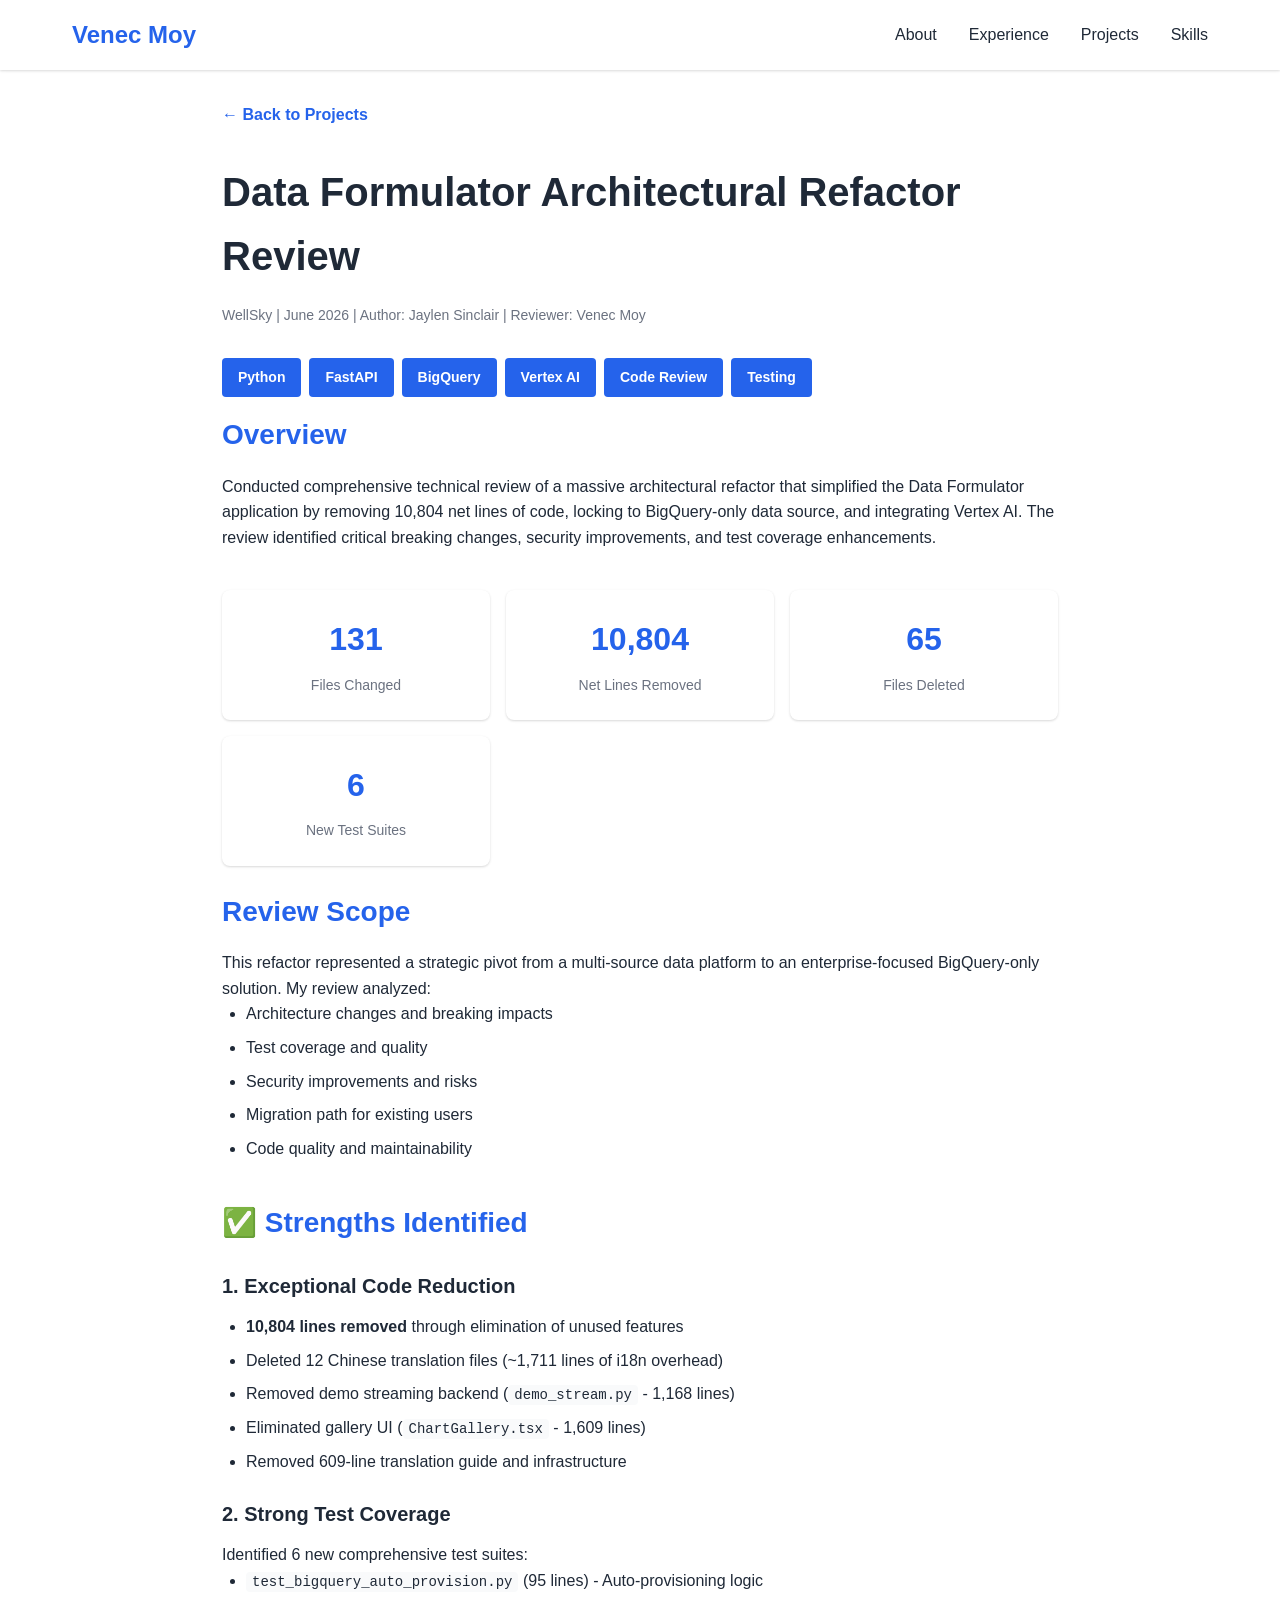
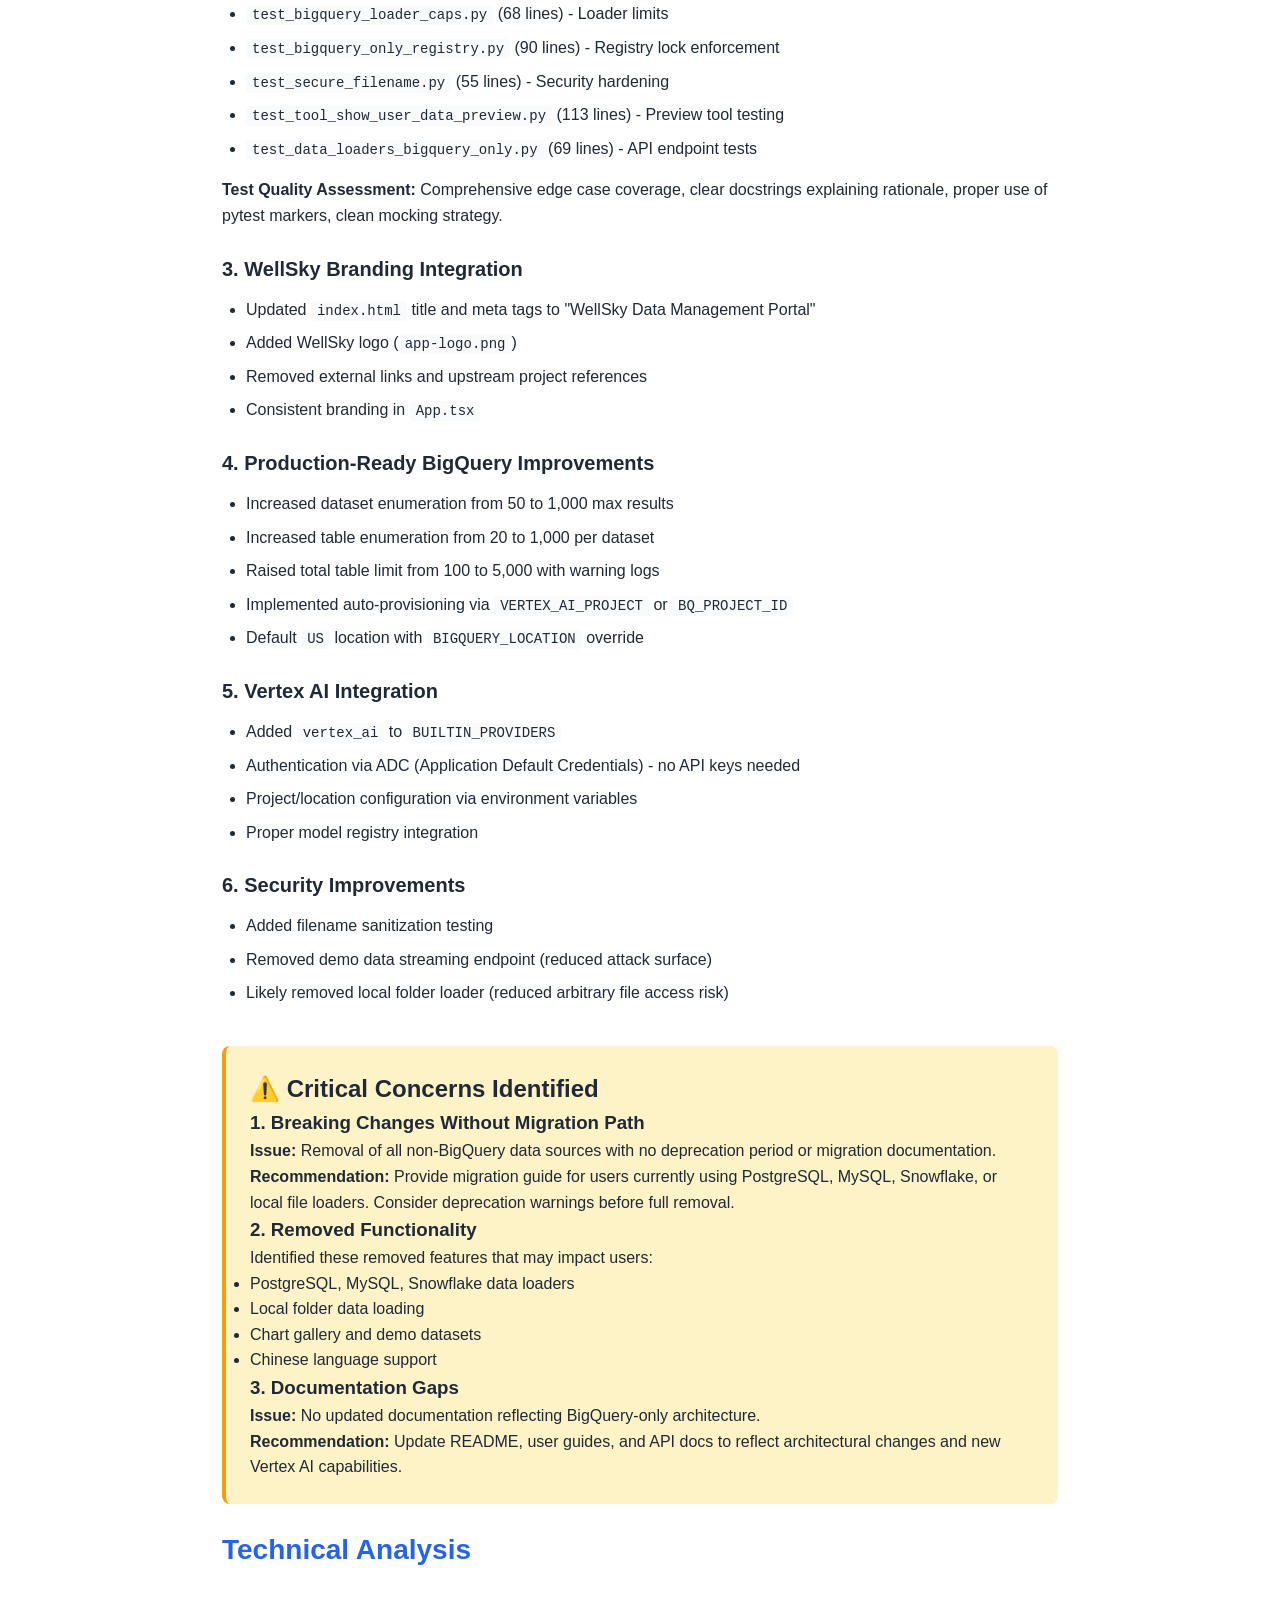
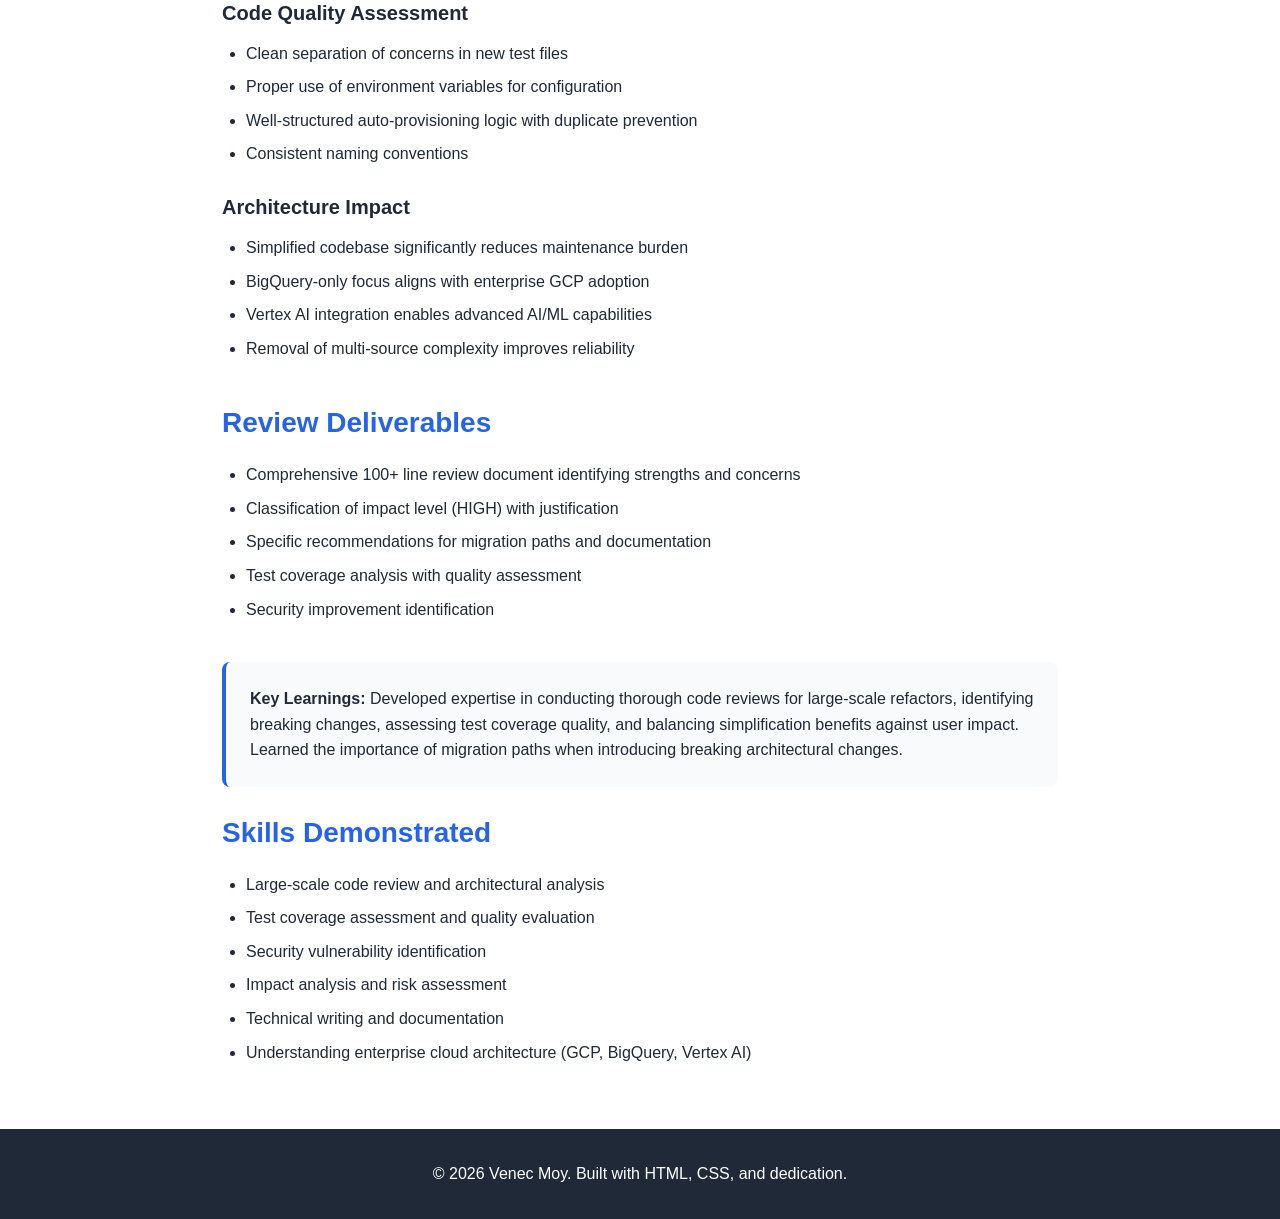
==== projects/data-formulator-review.html @ 8862aa41 "Initial commit: Portfolio site with WellSky projects - Add main portfolio landing page with experien" ====
<!DOCTYPE html>
<html lang="en">
<head>
    <meta charset="UTF-8">
    <meta name="viewport" content="width=device-width, initial-scale=1.0">
    <title>Data Formulator Refactor Review - Venec Moy</title>
    <link rel="stylesheet" href="../styles.css">
    <style>
        .project-detail {
            max-width: 900px;
            margin: 2rem auto;
            padding: 0 2rem;
        }
        .back-link {
            display: inline-block;
            margin-bottom: 2rem;
            color: var(--primary-color);
            text-decoration: none;
            font-weight: 600;
        }
        .back-link:hover {
            color: var(--secondary-color);
        }
        .project-detail h1 {
            font-size: 2.5rem;
            margin-bottom: 1rem;
            color: var(--text-color);
        }
        .meta-info {
            color: var(--text-light);
            margin-bottom: 2rem;
            font-size: 0.875rem;
        }
        .section-block {
            margin-bottom: 2.5rem;
        }
        .section-block h2 {
            font-size: 1.75rem;
            margin-bottom: 1rem;
            color: var(--primary-color);
            text-align: left;
        }
        .section-block h3 {
            font-size: 1.25rem;
            margin-top: 1.5rem;
            margin-bottom: 0.75rem;
            color: var(--text-color);
        }
        .section-block ul {
            margin-left: 1.5rem;
            margin-bottom: 1rem;
        }
        .section-block li {
            margin-bottom: 0.5rem;
            line-height: 1.6;
        }
        .highlight-box {
            background-color: var(--bg-light);
            padding: 1.5rem;
            border-radius: 0.5rem;
            border-left: 4px solid var(--primary-color);
            margin: 1.5rem 0;
        }
        .warning-box {
            background-color: #fef3c7;
            padding: 1.5rem;
            border-radius: 0.5rem;
            border-left: 4px solid #f59e0b;
            margin: 1.5rem 0;
        }
        .tech-stack-large {
            display: flex;
            flex-wrap: wrap;
            gap: 0.5rem;
            margin: 1rem 0;
        }
        .tech-tag-large {
            background-color: var(--primary-color);
            color: white;
            padding: 0.5rem 1rem;
            border-radius: 0.25rem;
            font-size: 0.875rem;
            font-weight: 600;
        }
        .stats-grid {
            display: grid;
            grid-template-columns: repeat(auto-fit, minmax(200px, 1fr));
            gap: 1rem;
            margin: 1.5rem 0;
        }
        .stat-card {
            background: white;
            padding: 1.5rem;
            border-radius: 0.5rem;
            box-shadow: var(--card-shadow);
            text-align: center;
        }
        .stat-number {
            font-size: 2rem;
            font-weight: 700;
            color: var(--primary-color);
        }
        .stat-label {
            color: var(--text-light);
            font-size: 0.875rem;
            margin-top: 0.5rem;
        }
        code {
            background-color: var(--bg-light);
            padding: 0.125rem 0.375rem;
            border-radius: 0.25rem;
            font-family: 'Courier New', monospace;
            font-size: 0.875rem;
        }
    </style>
</head>
<body>
    <nav class="navbar">
        <div class="container">
            <h1 class="logo">Venec Moy</h1>
            <ul class="nav-links">
                <li><a href="../index.html#about">About</a></li>
                <li><a href="../index.html#experience">Experience</a></li>
                <li><a href="../index.html#projects">Projects</a></li>
                <li><a href="../index.html#skills">Skills</a></li>
            </ul>
        </div>
    </nav>

    <div class="project-detail">
        <a href="../index.html#projects" class="back-link">← Back to Projects</a>

        <h1>Data Formulator Architectural Refactor Review</h1>
        <div class="meta-info">
            WellSky | June 2026 | Author: Jaylen Sinclair | Reviewer: Venec Moy
        </div>

        <div class="tech-stack-large">
            <span class="tech-tag-large">Python</span>
            <span class="tech-tag-large">FastAPI</span>
            <span class="tech-tag-large">BigQuery</span>
            <span class="tech-tag-large">Vertex AI</span>
            <span class="tech-tag-large">Code Review</span>
            <span class="tech-tag-large">Testing</span>
        </div>

        <div class="section-block">
            <h2>Overview</h2>
            <p>
                Conducted comprehensive technical review of a massive architectural refactor that simplified
                the Data Formulator application by removing 10,804 net lines of code, locking to BigQuery-only
                data source, and integrating Vertex AI. The review identified critical breaking changes,
                security improvements, and test coverage enhancements.
            </p>
        </div>

        <div class="stats-grid">
            <div class="stat-card">
                <div class="stat-number">131</div>
                <div class="stat-label">Files Changed</div>
            </div>
            <div class="stat-card">
                <div class="stat-number">10,804</div>
                <div class="stat-label">Net Lines Removed</div>
            </div>
            <div class="stat-card">
                <div class="stat-number">65</div>
                <div class="stat-label">Files Deleted</div>
            </div>
            <div class="stat-card">
                <div class="stat-number">6</div>
                <div class="stat-label">New Test Suites</div>
            </div>
        </div>

        <div class="section-block">
            <h2>Review Scope</h2>
            <p>
                This refactor represented a strategic pivot from a multi-source data platform to an
                enterprise-focused BigQuery-only solution. My review analyzed:
            </p>
            <ul>
                <li>Architecture changes and breaking impacts</li>
                <li>Test coverage and quality</li>
                <li>Security improvements and risks</li>
                <li>Migration path for existing users</li>
                <li>Code quality and maintainability</li>
            </ul>
        </div>

        <div class="section-block">
            <h2>✅ Strengths Identified</h2>

            <h3>1. Exceptional Code Reduction</h3>
            <ul>
                <li><strong>10,804 lines removed</strong> through elimination of unused features</li>
                <li>Deleted 12 Chinese translation files (~1,711 lines of i18n overhead)</li>
                <li>Removed demo streaming backend (<code>demo_stream.py</code> - 1,168 lines)</li>
                <li>Eliminated gallery UI (<code>ChartGallery.tsx</code> - 1,609 lines)</li>
                <li>Removed 609-line translation guide and infrastructure</li>
            </ul>

            <h3>2. Strong Test Coverage</h3>
            <p>Identified 6 new comprehensive test suites:</p>
            <ul>
                <li><code>test_bigquery_auto_provision.py</code> (95 lines) - Auto-provisioning logic</li>
                <li><code>test_bigquery_loader_caps.py</code> (68 lines) - Loader limits</li>
                <li><code>test_bigquery_only_registry.py</code> (90 lines) - Registry lock enforcement</li>
                <li><code>test_secure_filename.py</code> (55 lines) - Security hardening</li>
                <li><code>test_tool_show_user_data_preview.py</code> (113 lines) - Preview tool testing</li>
                <li><code>test_data_loaders_bigquery_only.py</code> (69 lines) - API endpoint tests</li>
            </ul>
            <p>
                <strong>Test Quality Assessment:</strong> Comprehensive edge case coverage, clear docstrings
                explaining rationale, proper use of pytest markers, clean mocking strategy.
            </p>

            <h3>3. WellSky Branding Integration</h3>
            <ul>
                <li>Updated <code>index.html</code> title and meta tags to "WellSky Data Management Portal"</li>
                <li>Added WellSky logo (<code>app-logo.png</code>)</li>
                <li>Removed external links and upstream project references</li>
                <li>Consistent branding in <code>App.tsx</code></li>
            </ul>

            <h3>4. Production-Ready BigQuery Improvements</h3>
            <ul>
                <li>Increased dataset enumeration from 50 to 1,000 max results</li>
                <li>Increased table enumeration from 20 to 1,000 per dataset</li>
                <li>Raised total table limit from 100 to 5,000 with warning logs</li>
                <li>Implemented auto-provisioning via <code>VERTEX_AI_PROJECT</code> or <code>BQ_PROJECT_ID</code></li>
                <li>Default <code>US</code> location with <code>BIGQUERY_LOCATION</code> override</li>
            </ul>

            <h3>5. Vertex AI Integration</h3>
            <ul>
                <li>Added <code>vertex_ai</code> to <code>BUILTIN_PROVIDERS</code></li>
                <li>Authentication via ADC (Application Default Credentials) - no API keys needed</li>
                <li>Project/location configuration via environment variables</li>
                <li>Proper model registry integration</li>
            </ul>

            <h3>6. Security Improvements</h3>
            <ul>
                <li>Added filename sanitization testing</li>
                <li>Removed demo data streaming endpoint (reduced attack surface)</li>
                <li>Likely removed local folder loader (reduced arbitrary file access risk)</li>
            </ul>
        </div>

        <div class="warning-box">
            <h2 style="margin-top: 0;">⚠️ Critical Concerns Identified</h2>

            <h3>1. Breaking Changes Without Migration Path</h3>
            <p>
                <strong>Issue:</strong> Removal of all non-BigQuery data sources with no deprecation period
                or migration documentation.
            </p>
            <p>
                <strong>Recommendation:</strong> Provide migration guide for users currently using PostgreSQL,
                MySQL, Snowflake, or local file loaders. Consider deprecation warnings before full removal.
            </p>

            <h3>2. Removed Functionality</h3>
            <p>Identified these removed features that may impact users:</p>
            <ul>
                <li>PostgreSQL, MySQL, Snowflake data loaders</li>
                <li>Local folder data loading</li>
                <li>Chart gallery and demo datasets</li>
                <li>Chinese language support</li>
            </ul>

            <h3>3. Documentation Gaps</h3>
            <p>
                <strong>Issue:</strong> No updated documentation reflecting BigQuery-only architecture.
            </p>
            <p>
                <strong>Recommendation:</strong> Update README, user guides, and API docs to reflect
                architectural changes and new Vertex AI capabilities.
            </p>
        </div>

        <div class="section-block">
            <h2>Technical Analysis</h2>

            <h3>Code Quality Assessment</h3>
            <ul>
                <li>Clean separation of concerns in new test files</li>
                <li>Proper use of environment variables for configuration</li>
                <li>Well-structured auto-provisioning logic with duplicate prevention</li>
                <li>Consistent naming conventions</li>
            </ul>

            <h3>Architecture Impact</h3>
            <ul>
                <li>Simplified codebase significantly reduces maintenance burden</li>
                <li>BigQuery-only focus aligns with enterprise GCP adoption</li>
                <li>Vertex AI integration enables advanced AI/ML capabilities</li>
                <li>Removal of multi-source complexity improves reliability</li>
            </ul>
        </div>

        <div class="section-block">
            <h2>Review Deliverables</h2>
            <ul>
                <li>Comprehensive 100+ line review document identifying strengths and concerns</li>
                <li>Classification of impact level (HIGH) with justification</li>
                <li>Specific recommendations for migration paths and documentation</li>
                <li>Test coverage analysis with quality assessment</li>
                <li>Security improvement identification</li>
            </ul>
        </div>

        <div class="highlight-box">
            <strong>Key Learnings:</strong> Developed expertise in conducting thorough code reviews for
            large-scale refactors, identifying breaking changes, assessing test coverage quality, and
            balancing simplification benefits against user impact. Learned the importance of migration
            paths when introducing breaking architectural changes.
        </div>

        <div class="section-block">
            <h2>Skills Demonstrated</h2>
            <ul>
                <li>Large-scale code review and architectural analysis</li>
                <li>Test coverage assessment and quality evaluation</li>
                <li>Security vulnerability identification</li>
                <li>Impact analysis and risk assessment</li>
                <li>Technical writing and documentation</li>
                <li>Understanding enterprise cloud architecture (GCP, BigQuery, Vertex AI)</li>
            </ul>
        </div>
    </div>

    <footer class="footer">
        <div class="container">
            <p>&copy; 2026 Venec Moy. Built with HTML, CSS, and dedication.</p>
        </div>
    </footer>
</body>
</html>
---- styles.css ----
* {
    margin: 0;
    padding: 0;
    box-sizing: border-box;
}

:root {
    --primary-color: #2563eb;
    --secondary-color: #1e40af;
    --text-color: #1f2937;
    --text-light: #6b7280;
    --bg-light: #f9fafb;
    --border-color: #e5e7eb;
    --card-shadow: 0 1px 3px 0 rgba(0, 0, 0, 0.1), 0 1px 2px 0 rgba(0, 0, 0, 0.06);
    --card-shadow-hover: 0 10px 15px -3px rgba(0, 0, 0, 0.1), 0 4px 6px -2px rgba(0, 0, 0, 0.05);
}

body {
    font-family: -apple-system, BlinkMacSystemFont, 'Segoe UI', Roboto, 'Helvetica Neue', Arial, sans-serif;
    line-height: 1.6;
    color: var(--text-color);
}

.container {
    max-width: 1200px;
    margin: 0 auto;
    padding: 0 2rem;
}

/* Navbar */
.navbar {
    background: white;
    box-shadow: var(--card-shadow);
    position: sticky;
    top: 0;
    z-index: 100;
}

.navbar .container {
    display: flex;
    justify-content: space-between;
    align-items: center;
    padding: 1rem 2rem;
}

.logo {
    font-size: 1.5rem;
    font-weight: 700;
    color: var(--primary-color);
}

.nav-links {
    display: flex;
    list-style: none;
    gap: 2rem;
}

.nav-links a {
    text-decoration: none;
    color: var(--text-color);
    font-weight: 500;
    transition: color 0.3s;
}

.nav-links a:hover {
    color: var(--primary-color);
}

/* Hero Section */
.hero {
    background: linear-gradient(135deg, var(--primary-color) 0%, var(--secondary-color) 100%);
    color: white;
    padding: 6rem 0;
    text-align: center;
}

.hero h1 {
    font-size: 3.5rem;
    margin-bottom: 1rem;
    font-weight: 700;
}

.hero .subtitle {
    font-size: 1.5rem;
    margin-bottom: 0.5rem;
    opacity: 0.95;
}

.hero .tagline {
    font-size: 1.125rem;
    opacity: 0.9;
}

/* Sections */
.section {
    padding: 4rem 0;
}

.section h2 {
    font-size: 2.5rem;
    margin-bottom: 2rem;
    text-align: center;
    color: var(--text-color);
}

.bg-light {
    background-color: var(--bg-light);
}

/* Timeline */
.timeline {
    position: relative;
    padding-left: 2rem;
}

.timeline-item {
    position: relative;
    padding-bottom: 2rem;
}

.timeline-dot {
    position: absolute;
    left: -2.5rem;
    top: 0.5rem;
    width: 1rem;
    height: 1rem;
    background-color: var(--primary-color);
    border-radius: 50%;
    border: 3px solid white;
    box-shadow: 0 0 0 3px var(--primary-color);
}

.timeline-content h3 {
    font-size: 1.5rem;
    margin-bottom: 0.25rem;
    color: var(--text-color);
}

.timeline-content h4 {
    font-size: 1.25rem;
    color: var(--primary-color);
    margin-bottom: 0.5rem;
}

.timeline-content .date {
    color: var(--text-light);
    font-size: 0.875rem;
    margin-bottom: 1rem;
}

.timeline-content ul {
    margin-left: 1.5rem;
}

.timeline-content li {
    margin-bottom: 0.5rem;
    color: var(--text-color);
}

/* Projects Grid */
.projects-grid {
    display: grid;
    grid-template-columns: repeat(auto-fit, minmax(300px, 1fr));
    gap: 2rem;
    margin-top: 2rem;
}

.project-card {
    background: white;
    border-radius: 0.5rem;
    padding: 1.5rem;
    box-shadow: var(--card-shadow);
    transition: transform 0.3s, box-shadow 0.3s;
}

.project-card:hover {
    transform: translateY(-4px);
    box-shadow: var(--card-shadow-hover);
}

.project-header {
    display: flex;
    justify-content: space-between;
    align-items: flex-start;
    margin-bottom: 1rem;
}

.project-header h3 {
    font-size: 1.25rem;
    color: var(--text-color);
    flex: 1;
}

.project-tag {
    background-color: var(--primary-color);
    color: white;
    padding: 0.25rem 0.75rem;
    border-radius: 9999px;
    font-size: 0.75rem;
    font-weight: 600;
    white-space: nowrap;
    margin-left: 0.5rem;
}

.project-description {
    color: var(--text-light);
    margin-bottom: 1rem;
    line-height: 1.6;
}

.tech-stack {
    display: flex;
    flex-wrap: wrap;
    gap: 0.5rem;
    margin-bottom: 1rem;
}

.tech-tag {
    background-color: var(--bg-light);
    color: var(--text-color);
    padding: 0.25rem 0.75rem;
    border-radius: 0.25rem;
    font-size: 0.875rem;
    border: 1px solid var(--border-color);
}

.project-link {
    color: var(--primary-color);
    text-decoration: none;
    font-weight: 600;
    display: inline-block;
    transition: color 0.3s;
}

.project-link:hover {
    color: var(--secondary-color);
}

/* Skills Grid */
.skills-grid {
    display: grid;
    grid-template-columns: repeat(auto-fit, minmax(250px, 1fr));
    gap: 2rem;
    margin-top: 2rem;
}

.skill-category {
    background: white;
    padding: 1.5rem;
    border-radius: 0.5rem;
    box-shadow: var(--card-shadow);
}

.skill-category h3 {
    font-size: 1.25rem;
    margin-bottom: 1rem;
    color: var(--primary-color);
    text-align: left;
}

.skill-category ul {
    list-style: none;
}

.skill-category li {
    padding: 0.5rem 0;
    color: var(--text-color);
    border-bottom: 1px solid var(--border-color);
}

.skill-category li:last-child {
    border-bottom: none;
}

/* Footer */
.footer {
    background-color: var(--text-color);
    color: white;
    text-align: center;
    padding: 2rem 0;
    margin-top: 4rem;
}

/* Responsive */
@media (max-width: 768px) {
    .hero h1 {
        font-size: 2.5rem;
    }

    .hero .subtitle {
        font-size: 1.25rem;
    }

    .navbar .container {
        flex-direction: column;
        gap: 1rem;
    }

    .nav-links {
        gap: 1rem;
    }

    .section h2 {
        font-size: 2rem;
    }

    .projects-grid {
        grid-template-columns: 1fr;
    }
}
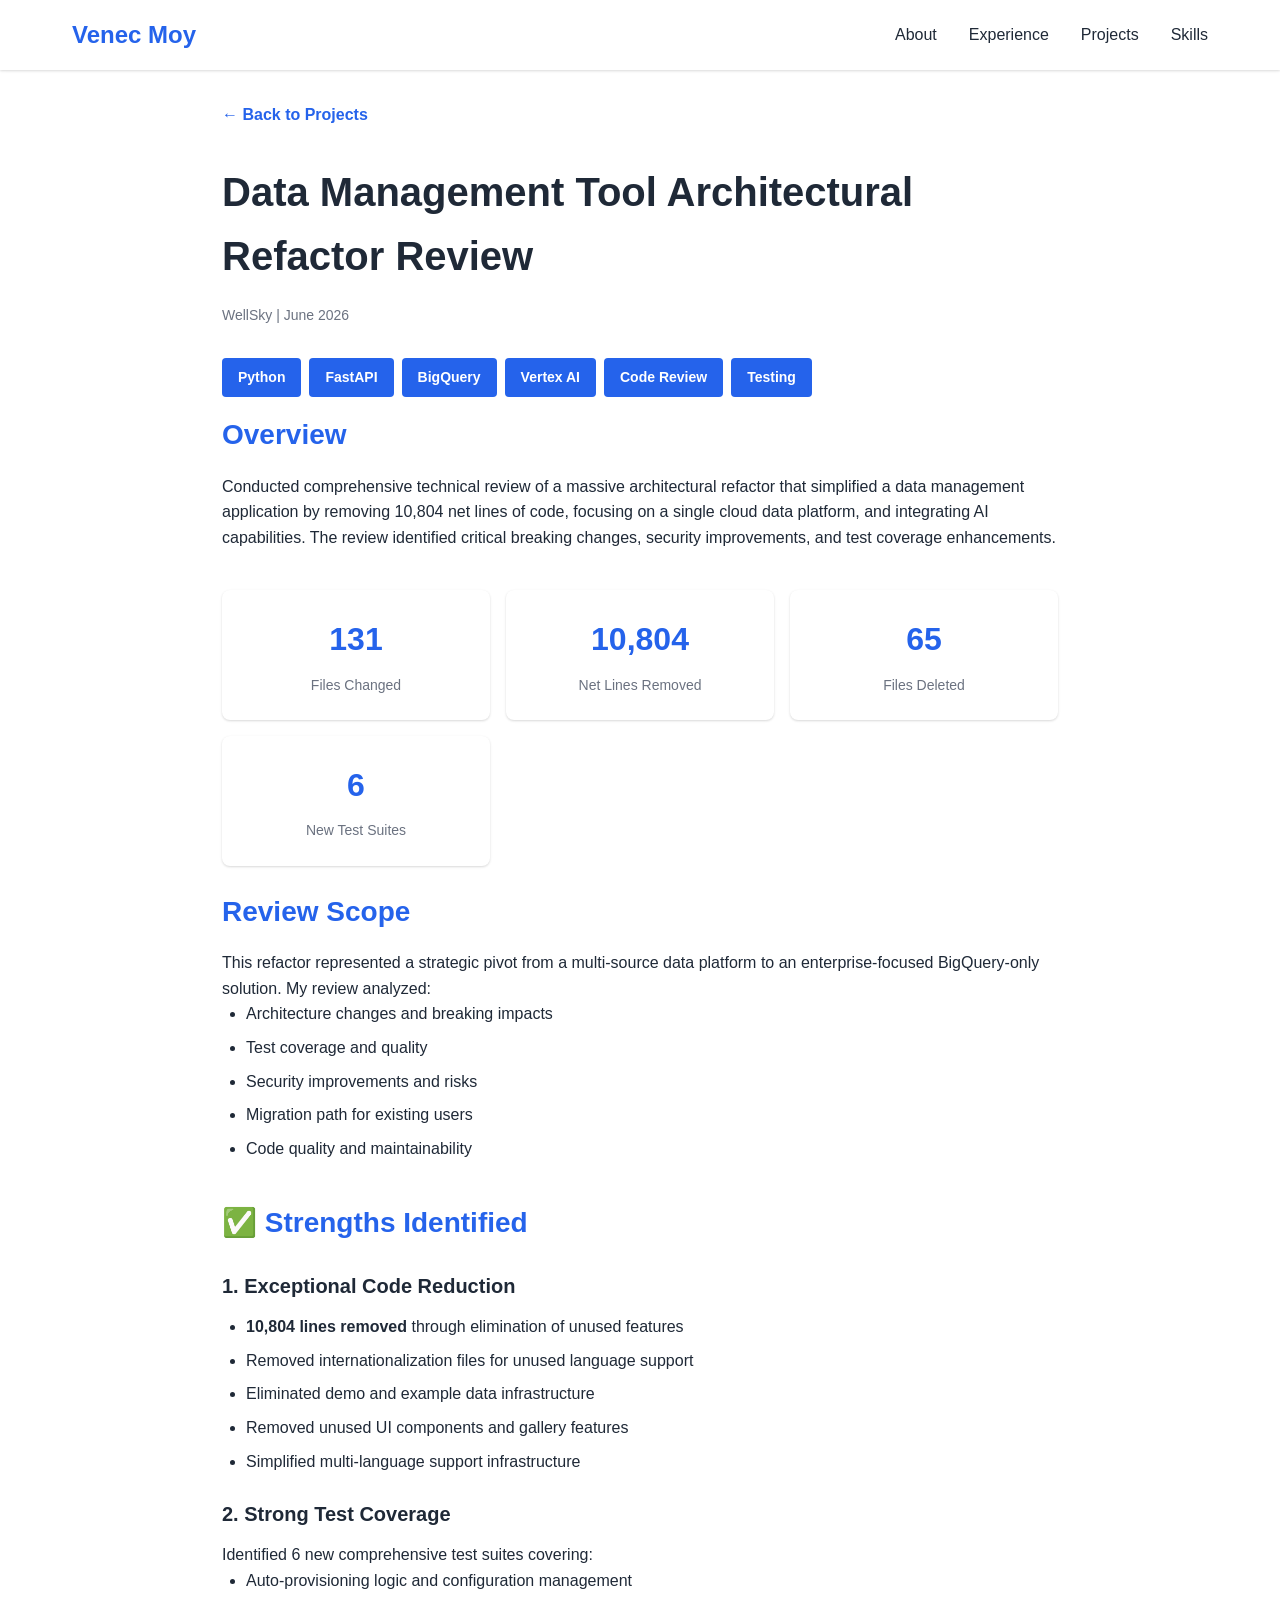
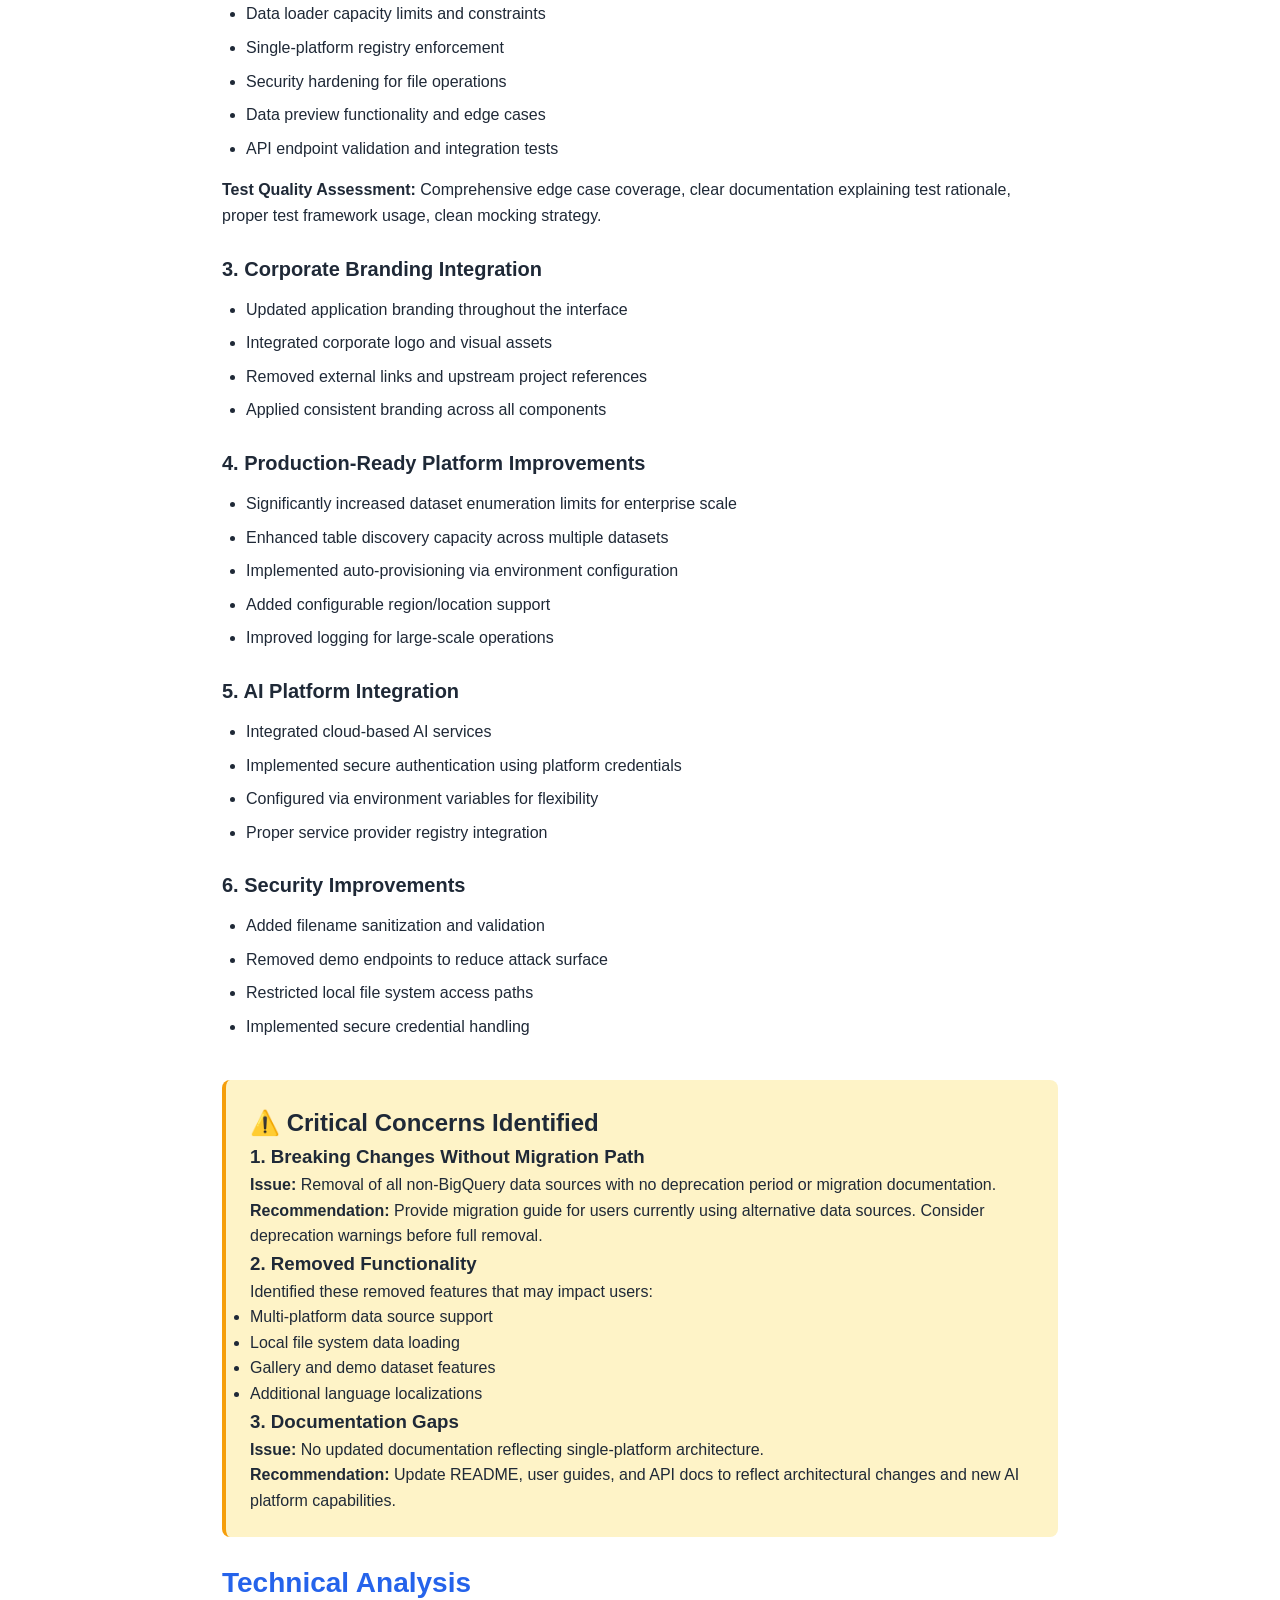
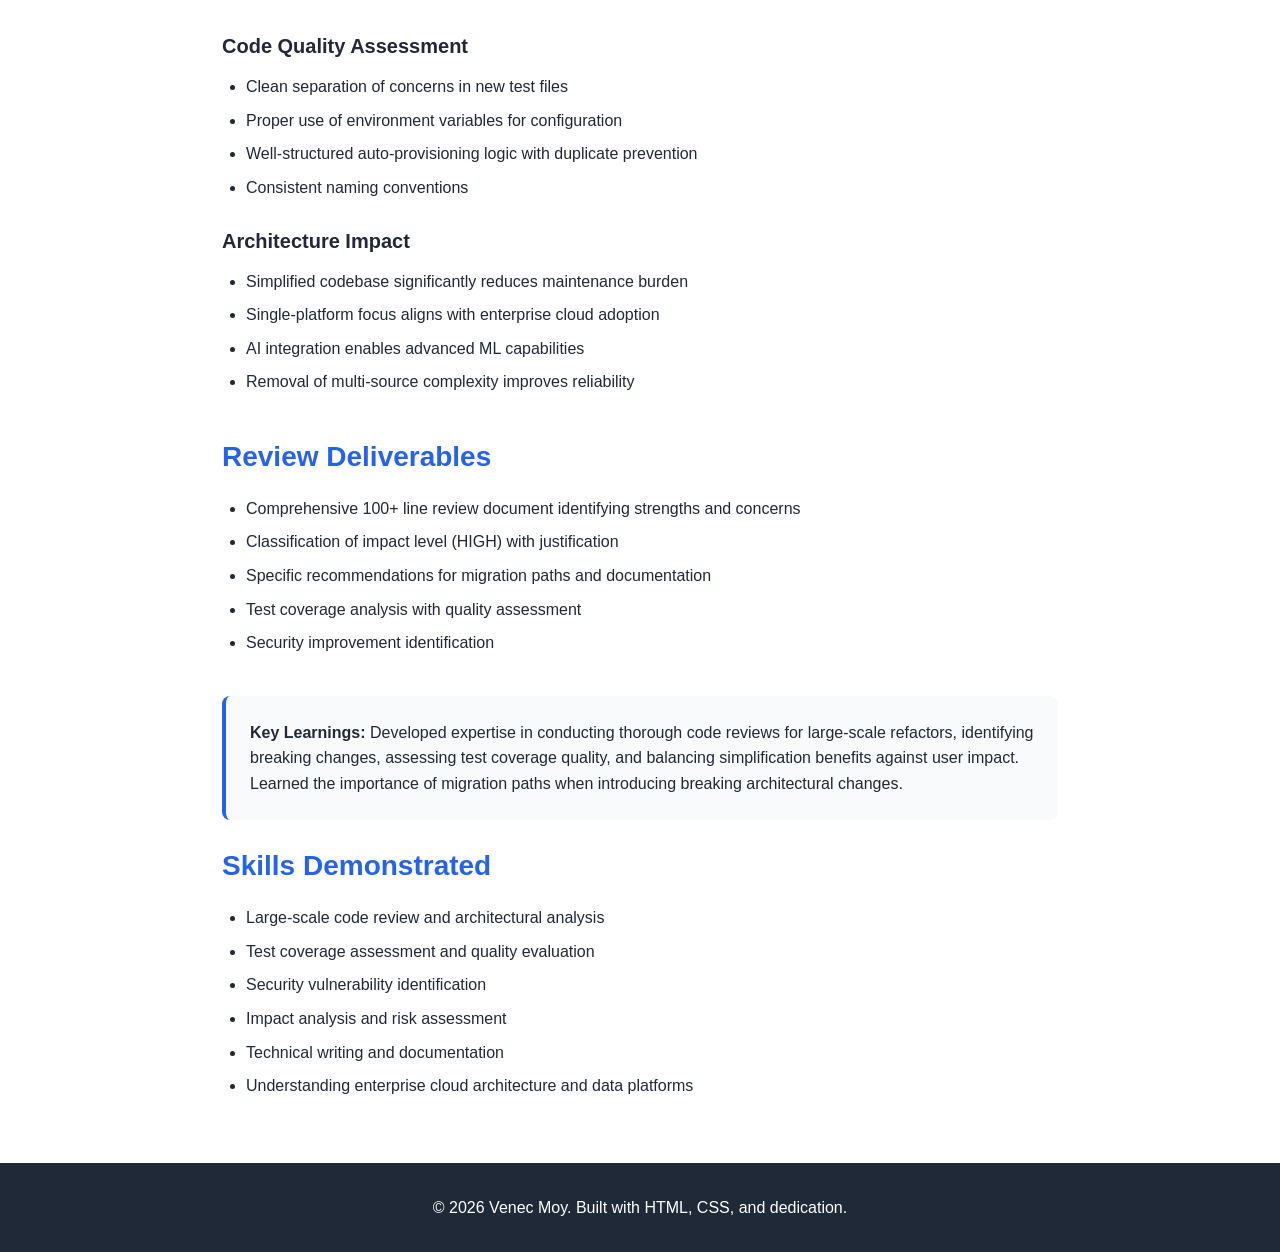
==== commit 04545c3f: "Remove specific WellSky details - Removed ticket numbers and employee names - Generalized specific f" ====
--- a/projects/data-formulator-review.html
+++ b/projects/data-formulator-review.html
@@ -130,9 +130,9 @@
     <div class="project-detail">
         <a href="../index.html#projects" class="back-link">← Back to Projects</a>
 
-        <h1>Data Formulator Architectural Refactor Review</h1>
+        <h1>Data Management Tool Architectural Refactor Review</h1>
         <div class="meta-info">
-            WellSky | June 2026 | Author: Jaylen Sinclair | Reviewer: Venec Moy
+            WellSky | June 2026
         </div>
 
         <div class="tech-stack-large">
@@ -148,8 +148,8 @@
             <h2>Overview</h2>
             <p>
                 Conducted comprehensive technical review of a massive architectural refactor that simplified
-                the Data Formulator application by removing 10,804 net lines of code, locking to BigQuery-only
-                data source, and integrating Vertex AI. The review identified critical breaking changes,
+                a data management application by removing 10,804 net lines of code, focusing on a single
+                cloud data platform, and integrating AI capabilities. The review identified critical breaking changes,
                 security improvements, and test coverage enhancements.
             </p>
         </div>
@@ -194,57 +194,58 @@
             <h3>1. Exceptional Code Reduction</h3>
             <ul>
                 <li><strong>10,804 lines removed</strong> through elimination of unused features</li>
-                <li>Deleted 12 Chinese translation files (~1,711 lines of i18n overhead)</li>
-                <li>Removed demo streaming backend (<code>demo_stream.py</code> - 1,168 lines)</li>
-                <li>Eliminated gallery UI (<code>ChartGallery.tsx</code> - 1,609 lines)</li>
-                <li>Removed 609-line translation guide and infrastructure</li>
+                <li>Removed internationalization files for unused language support</li>
+                <li>Eliminated demo and example data infrastructure</li>
+                <li>Removed unused UI components and gallery features</li>
+                <li>Simplified multi-language support infrastructure</li>
             </ul>
 
             <h3>2. Strong Test Coverage</h3>
-            <p>Identified 6 new comprehensive test suites:</p>
-            <ul>
-                <li><code>test_bigquery_auto_provision.py</code> (95 lines) - Auto-provisioning logic</li>
-                <li><code>test_bigquery_loader_caps.py</code> (68 lines) - Loader limits</li>
-                <li><code>test_bigquery_only_registry.py</code> (90 lines) - Registry lock enforcement</li>
-                <li><code>test_secure_filename.py</code> (55 lines) - Security hardening</li>
-                <li><code>test_tool_show_user_data_preview.py</code> (113 lines) - Preview tool testing</li>
-                <li><code>test_data_loaders_bigquery_only.py</code> (69 lines) - API endpoint tests</li>
-            </ul>
-            <p>
-                <strong>Test Quality Assessment:</strong> Comprehensive edge case coverage, clear docstrings
-                explaining rationale, proper use of pytest markers, clean mocking strategy.
-            </p>
-
-            <h3>3. WellSky Branding Integration</h3>
-            <ul>
-                <li>Updated <code>index.html</code> title and meta tags to "WellSky Data Management Portal"</li>
-                <li>Added WellSky logo (<code>app-logo.png</code>)</li>
+            <p>Identified 6 new comprehensive test suites covering:</p>
+            <ul>
+                <li>Auto-provisioning logic and configuration management</li>
+                <li>Data loader capacity limits and constraints</li>
+                <li>Single-platform registry enforcement</li>
+                <li>Security hardening for file operations</li>
+                <li>Data preview functionality and edge cases</li>
+                <li>API endpoint validation and integration tests</li>
+            </ul>
+            <p>
+                <strong>Test Quality Assessment:</strong> Comprehensive edge case coverage, clear documentation
+                explaining test rationale, proper test framework usage, clean mocking strategy.
+            </p>
+
+            <h3>3. Corporate Branding Integration</h3>
+            <ul>
+                <li>Updated application branding throughout the interface</li>
+                <li>Integrated corporate logo and visual assets</li>
                 <li>Removed external links and upstream project references</li>
-                <li>Consistent branding in <code>App.tsx</code></li>
-            </ul>
-
-            <h3>4. Production-Ready BigQuery Improvements</h3>
-            <ul>
-                <li>Increased dataset enumeration from 50 to 1,000 max results</li>
-                <li>Increased table enumeration from 20 to 1,000 per dataset</li>
-                <li>Raised total table limit from 100 to 5,000 with warning logs</li>
-                <li>Implemented auto-provisioning via <code>VERTEX_AI_PROJECT</code> or <code>BQ_PROJECT_ID</code></li>
-                <li>Default <code>US</code> location with <code>BIGQUERY_LOCATION</code> override</li>
-            </ul>
-
-            <h3>5. Vertex AI Integration</h3>
-            <ul>
-                <li>Added <code>vertex_ai</code> to <code>BUILTIN_PROVIDERS</code></li>
-                <li>Authentication via ADC (Application Default Credentials) - no API keys needed</li>
-                <li>Project/location configuration via environment variables</li>
-                <li>Proper model registry integration</li>
+                <li>Applied consistent branding across all components</li>
+            </ul>
+
+            <h3>4. Production-Ready Platform Improvements</h3>
+            <ul>
+                <li>Significantly increased dataset enumeration limits for enterprise scale</li>
+                <li>Enhanced table discovery capacity across multiple datasets</li>
+                <li>Implemented auto-provisioning via environment configuration</li>
+                <li>Added configurable region/location support</li>
+                <li>Improved logging for large-scale operations</li>
+            </ul>
+
+            <h3>5. AI Platform Integration</h3>
+            <ul>
+                <li>Integrated cloud-based AI services</li>
+                <li>Implemented secure authentication using platform credentials</li>
+                <li>Configured via environment variables for flexibility</li>
+                <li>Proper service provider registry integration</li>
             </ul>
 
             <h3>6. Security Improvements</h3>
             <ul>
-                <li>Added filename sanitization testing</li>
-                <li>Removed demo data streaming endpoint (reduced attack surface)</li>
-                <li>Likely removed local folder loader (reduced arbitrary file access risk)</li>
+                <li>Added filename sanitization and validation</li>
+                <li>Removed demo endpoints to reduce attack surface</li>
+                <li>Restricted local file system access paths</li>
+                <li>Implemented secure credential handling</li>
             </ul>
         </div>
 
@@ -257,26 +258,26 @@
                 or migration documentation.
             </p>
             <p>
-                <strong>Recommendation:</strong> Provide migration guide for users currently using PostgreSQL,
-                MySQL, Snowflake, or local file loaders. Consider deprecation warnings before full removal.
+                <strong>Recommendation:</strong> Provide migration guide for users currently using
+                alternative data sources. Consider deprecation warnings before full removal.
             </p>
 
             <h3>2. Removed Functionality</h3>
             <p>Identified these removed features that may impact users:</p>
             <ul>
-                <li>PostgreSQL, MySQL, Snowflake data loaders</li>
-                <li>Local folder data loading</li>
-                <li>Chart gallery and demo datasets</li>
-                <li>Chinese language support</li>
+                <li>Multi-platform data source support</li>
+                <li>Local file system data loading</li>
+                <li>Gallery and demo dataset features</li>
+                <li>Additional language localizations</li>
             </ul>
 
             <h3>3. Documentation Gaps</h3>
             <p>
-                <strong>Issue:</strong> No updated documentation reflecting BigQuery-only architecture.
+                <strong>Issue:</strong> No updated documentation reflecting single-platform architecture.
             </p>
             <p>
                 <strong>Recommendation:</strong> Update README, user guides, and API docs to reflect
-                architectural changes and new Vertex AI capabilities.
+                architectural changes and new AI platform capabilities.
             </p>
         </div>
 
@@ -294,8 +295,8 @@
             <h3>Architecture Impact</h3>
             <ul>
                 <li>Simplified codebase significantly reduces maintenance burden</li>
-                <li>BigQuery-only focus aligns with enterprise GCP adoption</li>
-                <li>Vertex AI integration enables advanced AI/ML capabilities</li>
+                <li>Single-platform focus aligns with enterprise cloud adoption</li>
+                <li>AI integration enables advanced ML capabilities</li>
                 <li>Removal of multi-source complexity improves reliability</li>
             </ul>
         </div>
@@ -326,7 +327,7 @@
                 <li>Security vulnerability identification</li>
                 <li>Impact analysis and risk assessment</li>
                 <li>Technical writing and documentation</li>
-                <li>Understanding enterprise cloud architecture (GCP, BigQuery, Vertex AI)</li>
+                <li>Understanding enterprise cloud architecture and data platforms</li>
             </ul>
         </div>
     </div>
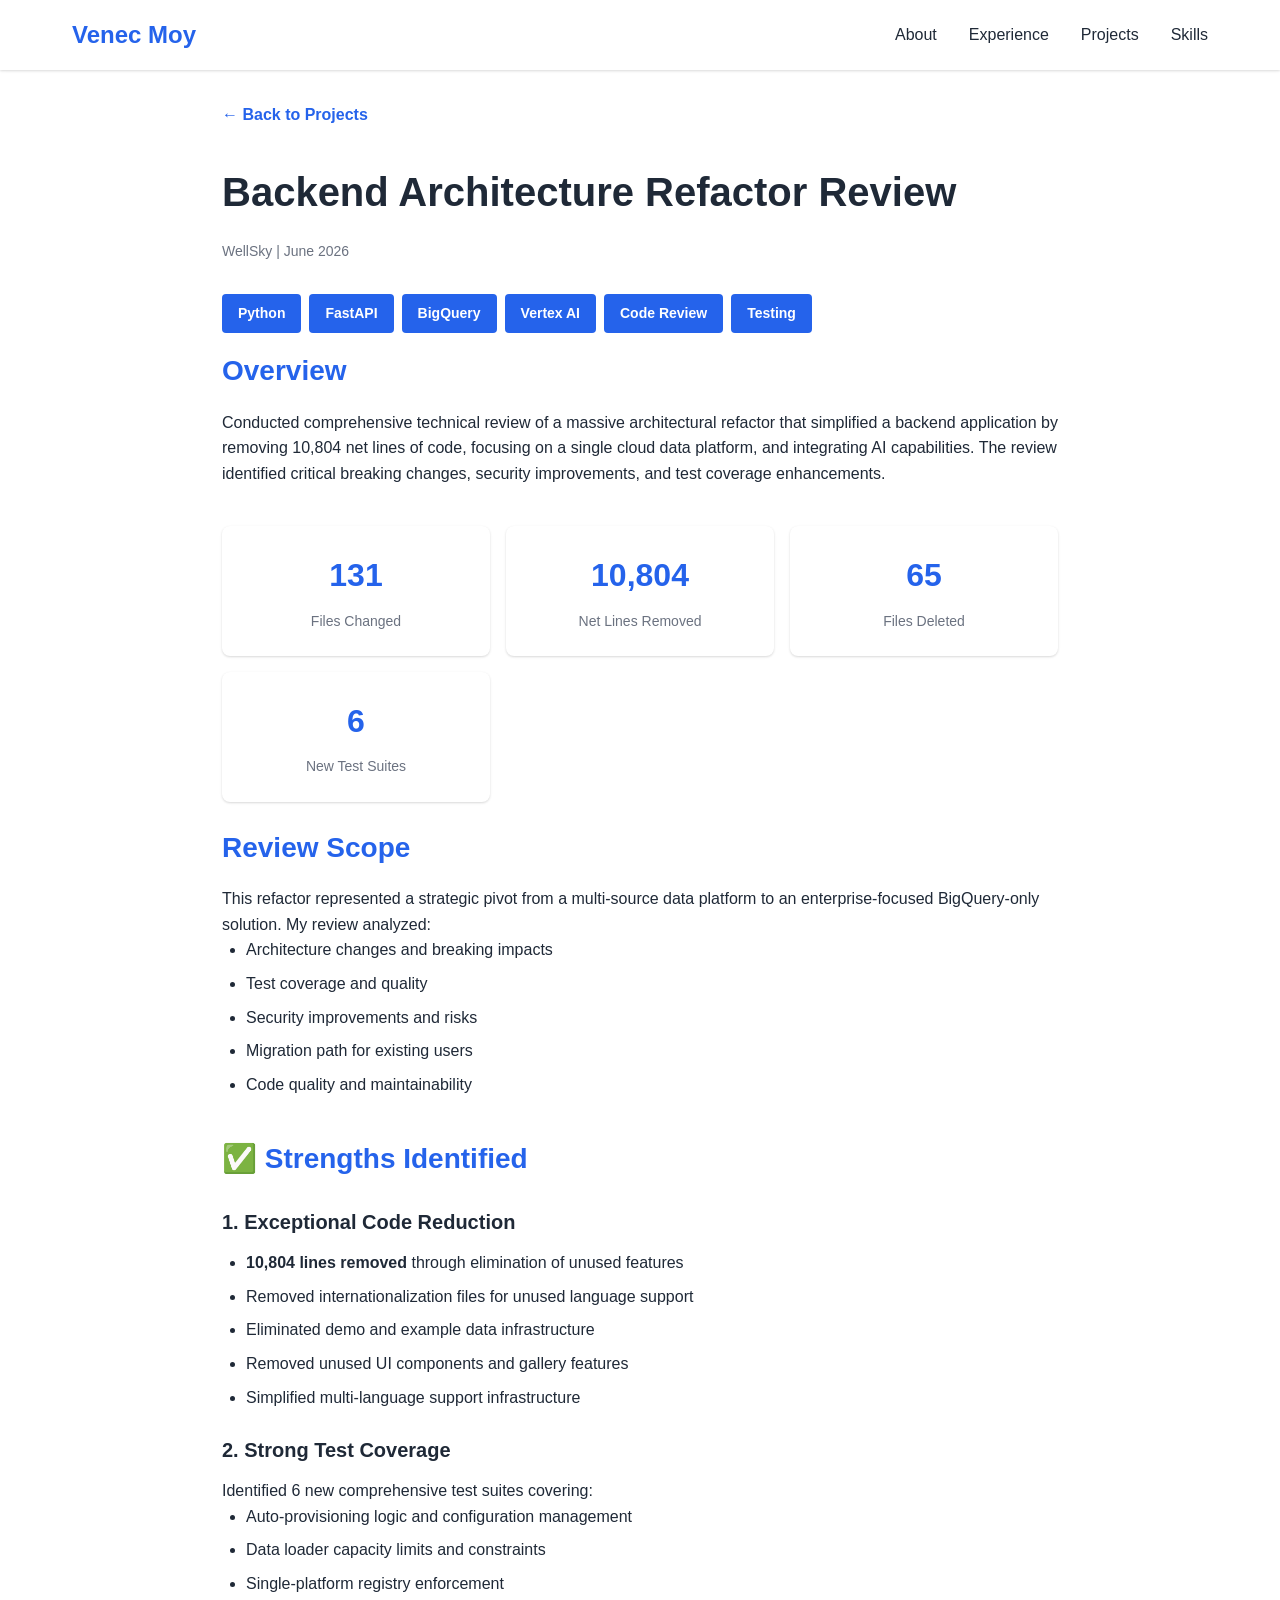
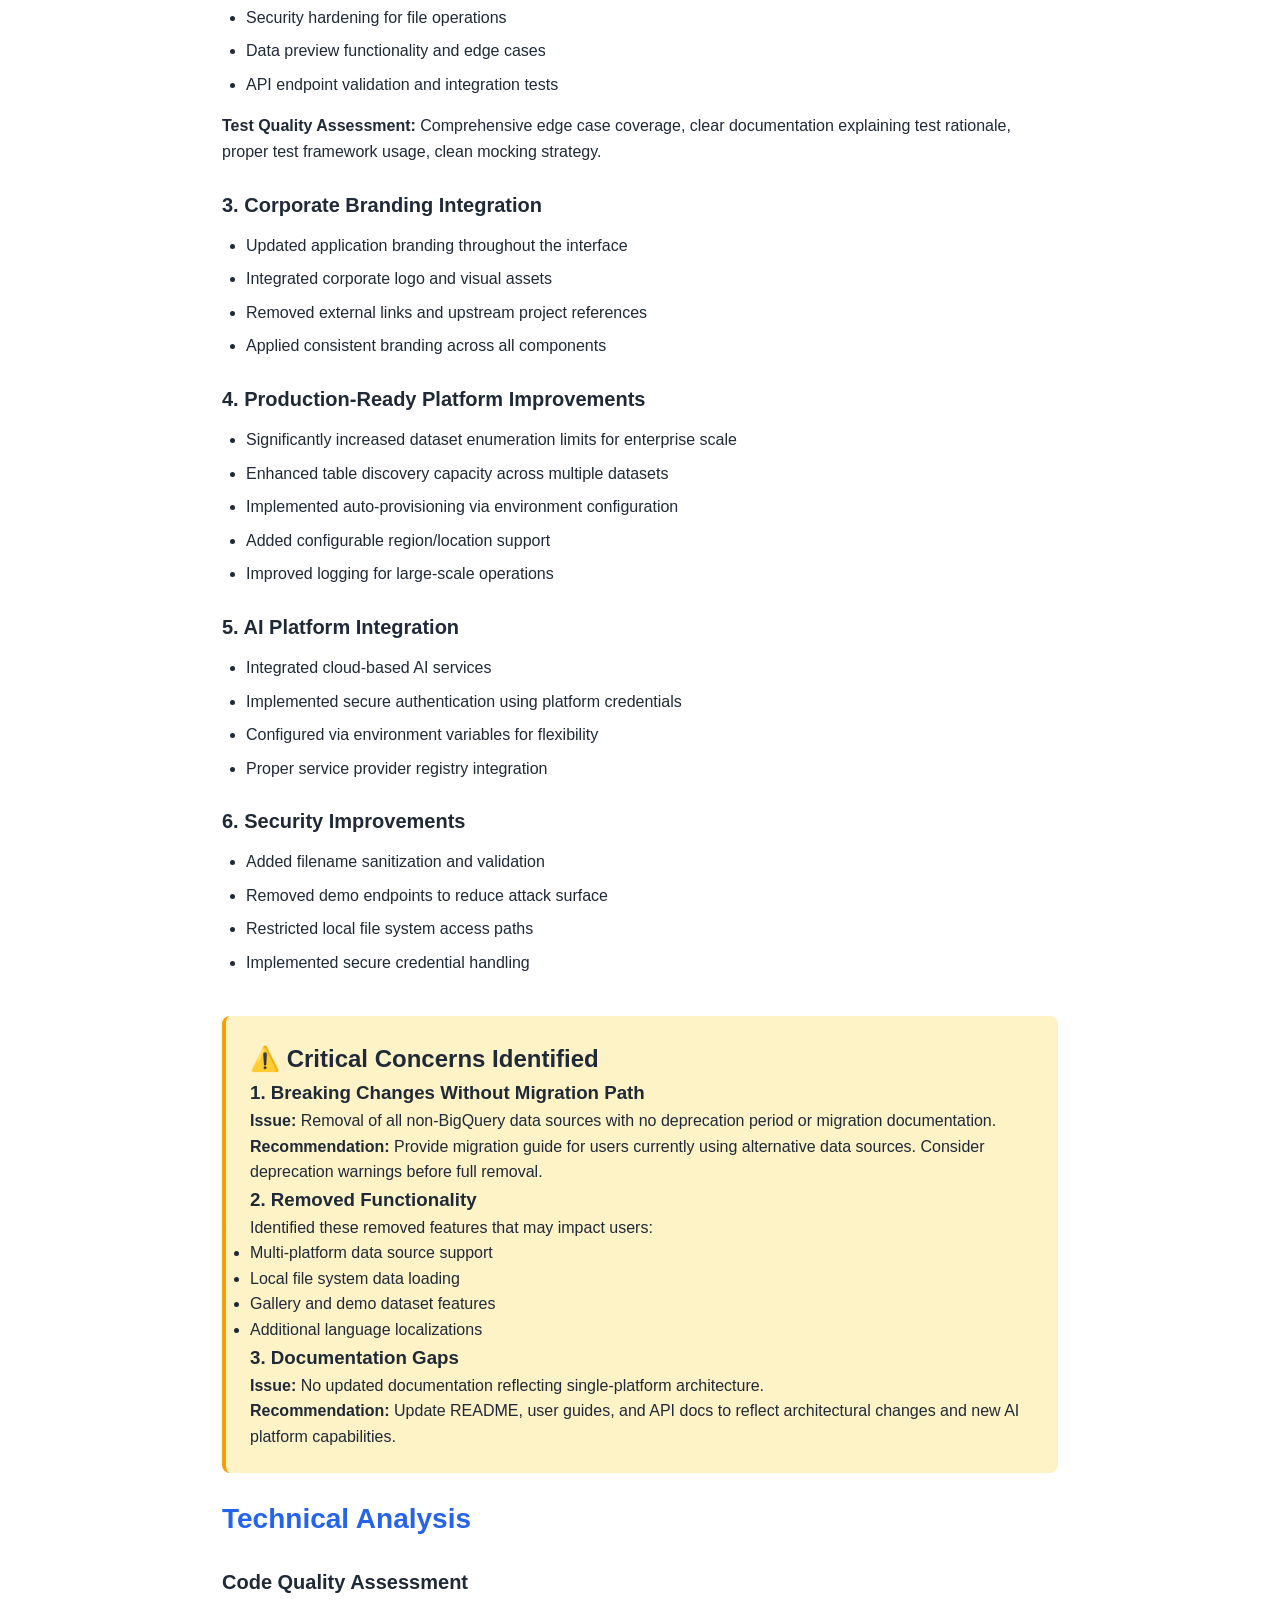
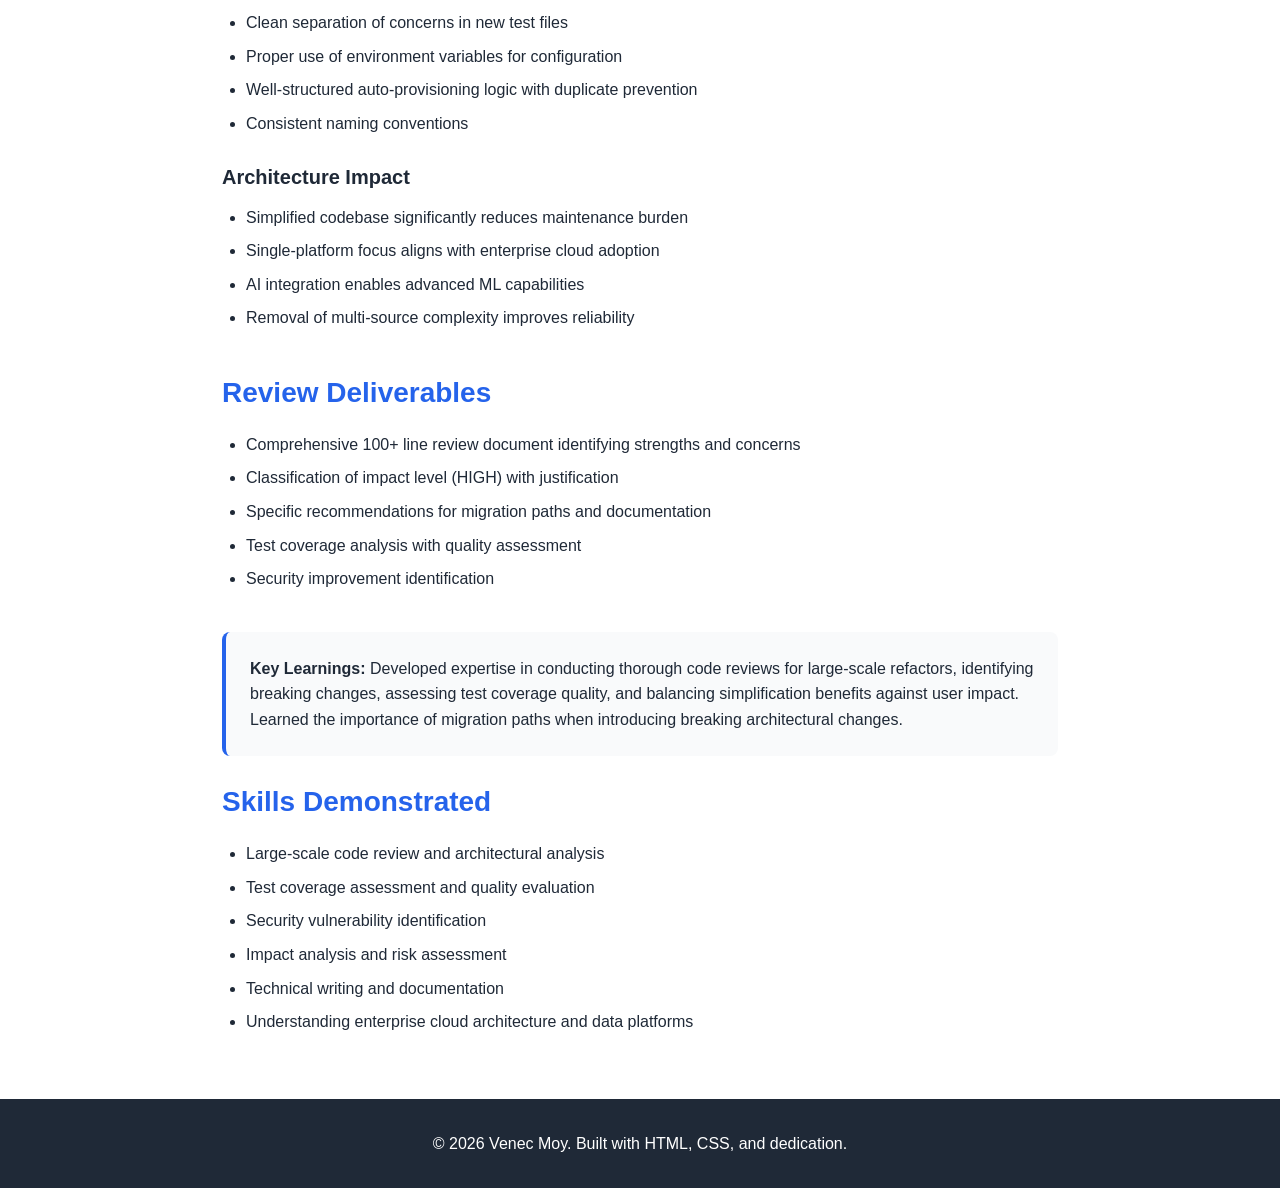
==== commit 29896076: "Updated project names and removed specific internal terminology - Changed 'Corporate Data Management" ====
--- a/projects/data-formulator-review.html
+++ b/projects/data-formulator-review.html
@@ -3,7 +3,7 @@
 <head>
     <meta charset="UTF-8">
     <meta name="viewport" content="width=device-width, initial-scale=1.0">
-    <title>Data Formulator Refactor Review - Venec Moy</title>
+    <title>Backend Architecture Refactor Review - Venec Moy</title>
     <link rel="stylesheet" href="../styles.css">
     <style>
         .project-detail {
@@ -130,7 +130,7 @@
     <div class="project-detail">
         <a href="../index.html#projects" class="back-link">← Back to Projects</a>
 
-        <h1>Data Management Tool Architectural Refactor Review</h1>
+        <h1>Backend Architecture Refactor Review</h1>
         <div class="meta-info">
             WellSky | June 2026
         </div>
@@ -148,7 +148,7 @@
             <h2>Overview</h2>
             <p>
                 Conducted comprehensive technical review of a massive architectural refactor that simplified
-                a data management application by removing 10,804 net lines of code, focusing on a single
+                a backend application by removing 10,804 net lines of code, focusing on a single
                 cloud data platform, and integrating AI capabilities. The review identified critical breaking changes,
                 security improvements, and test coverage enhancements.
             </p>
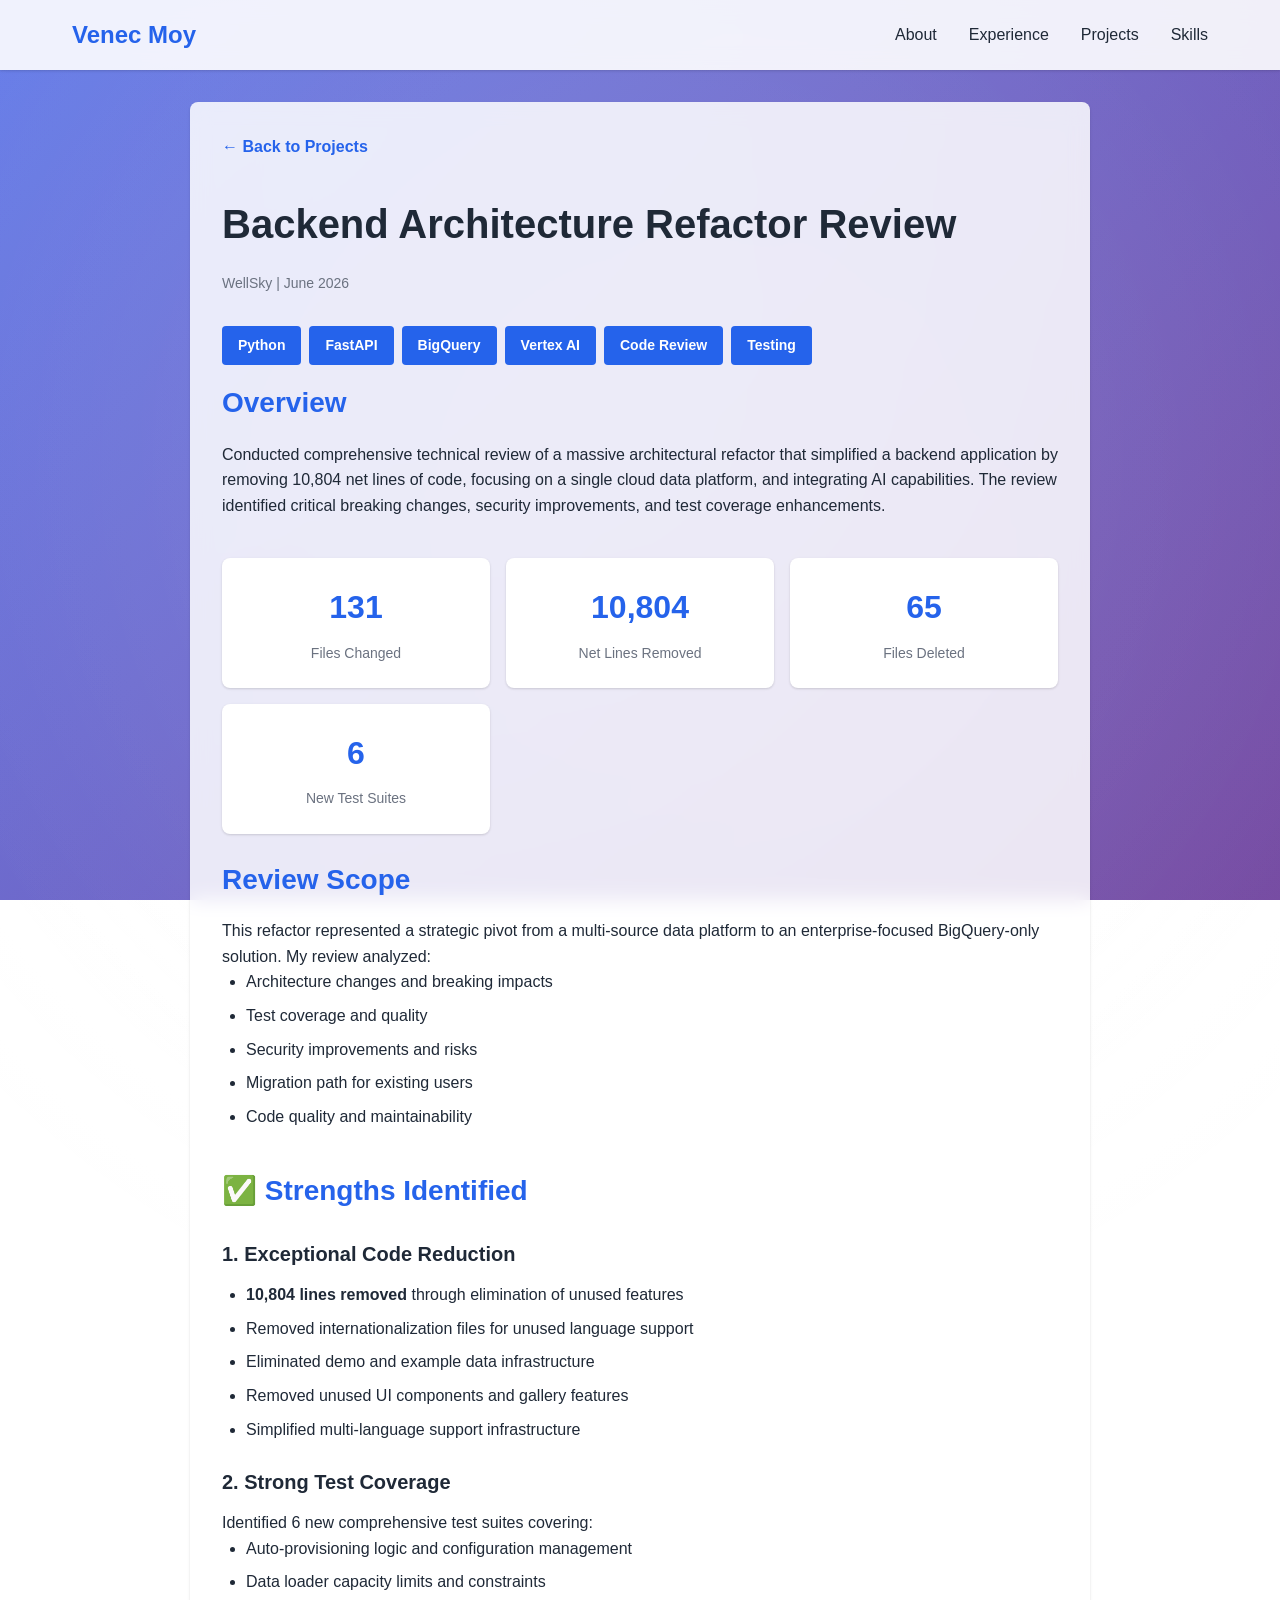
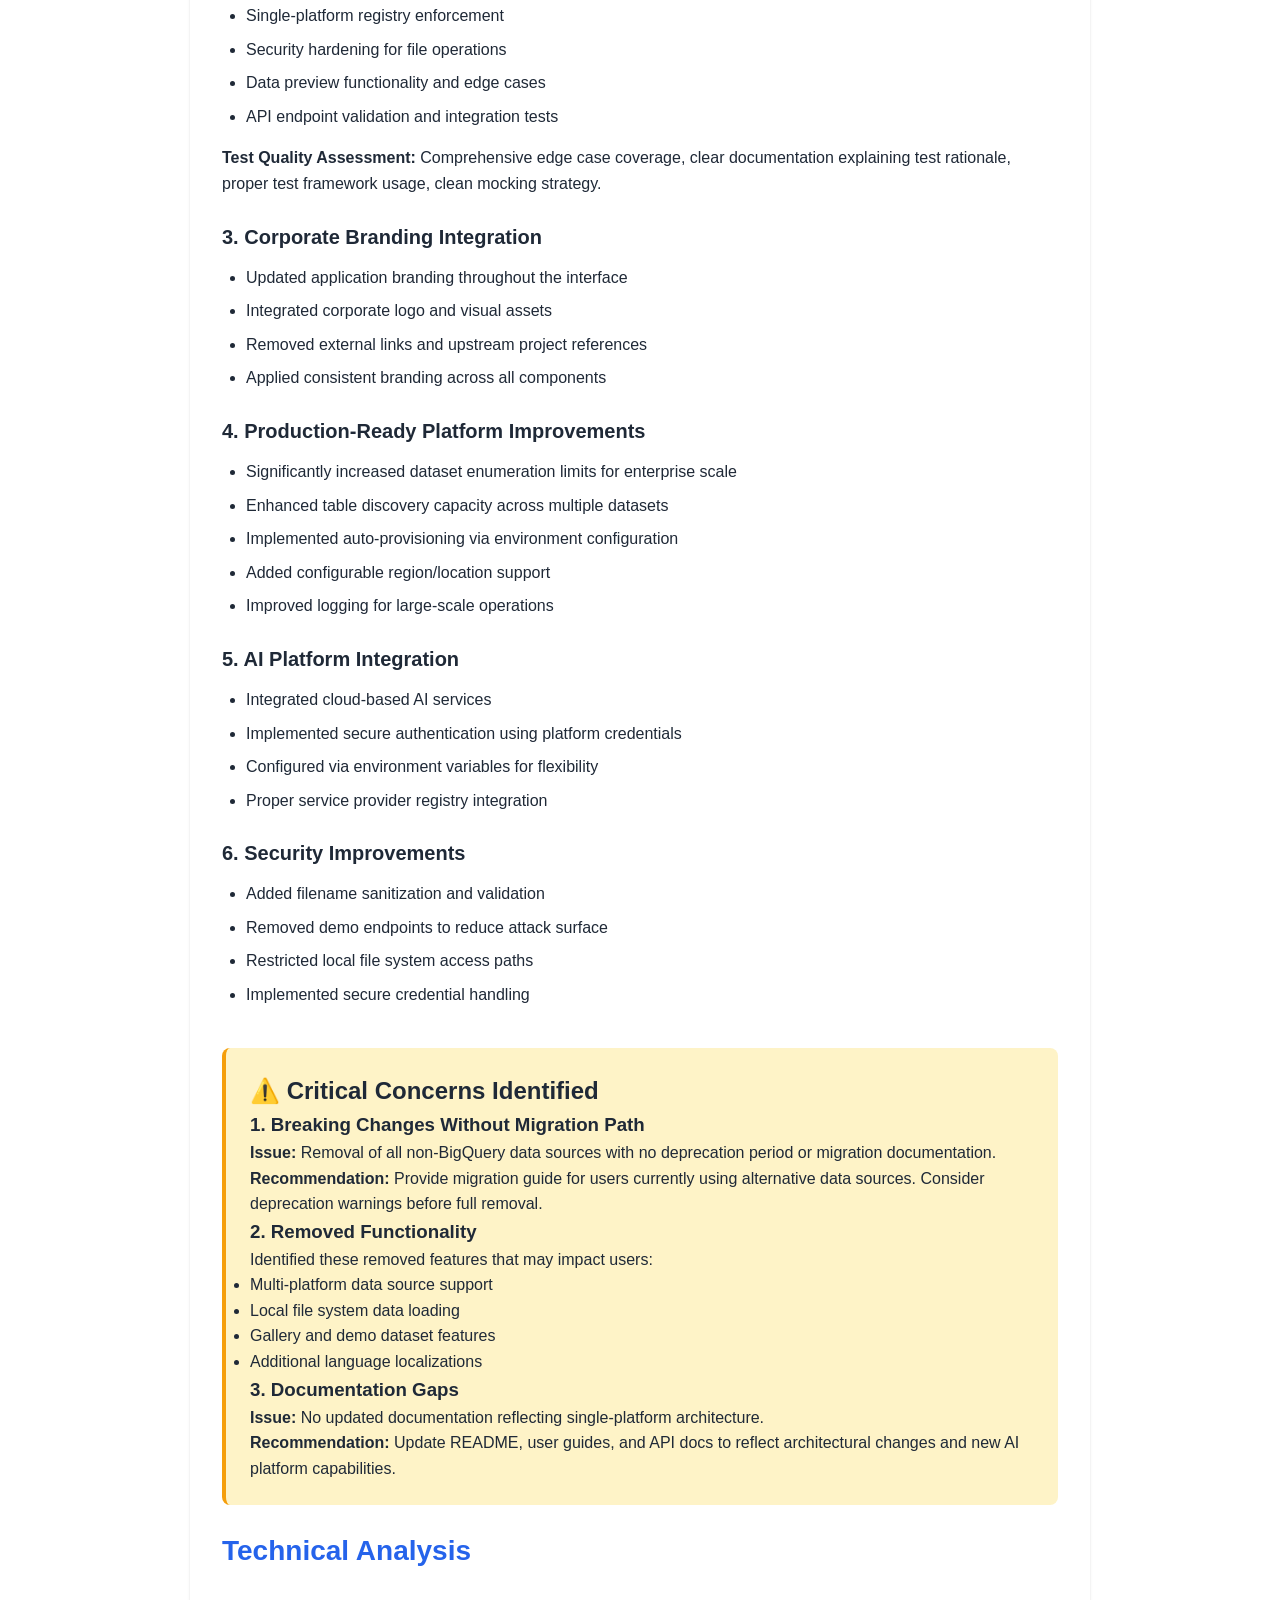
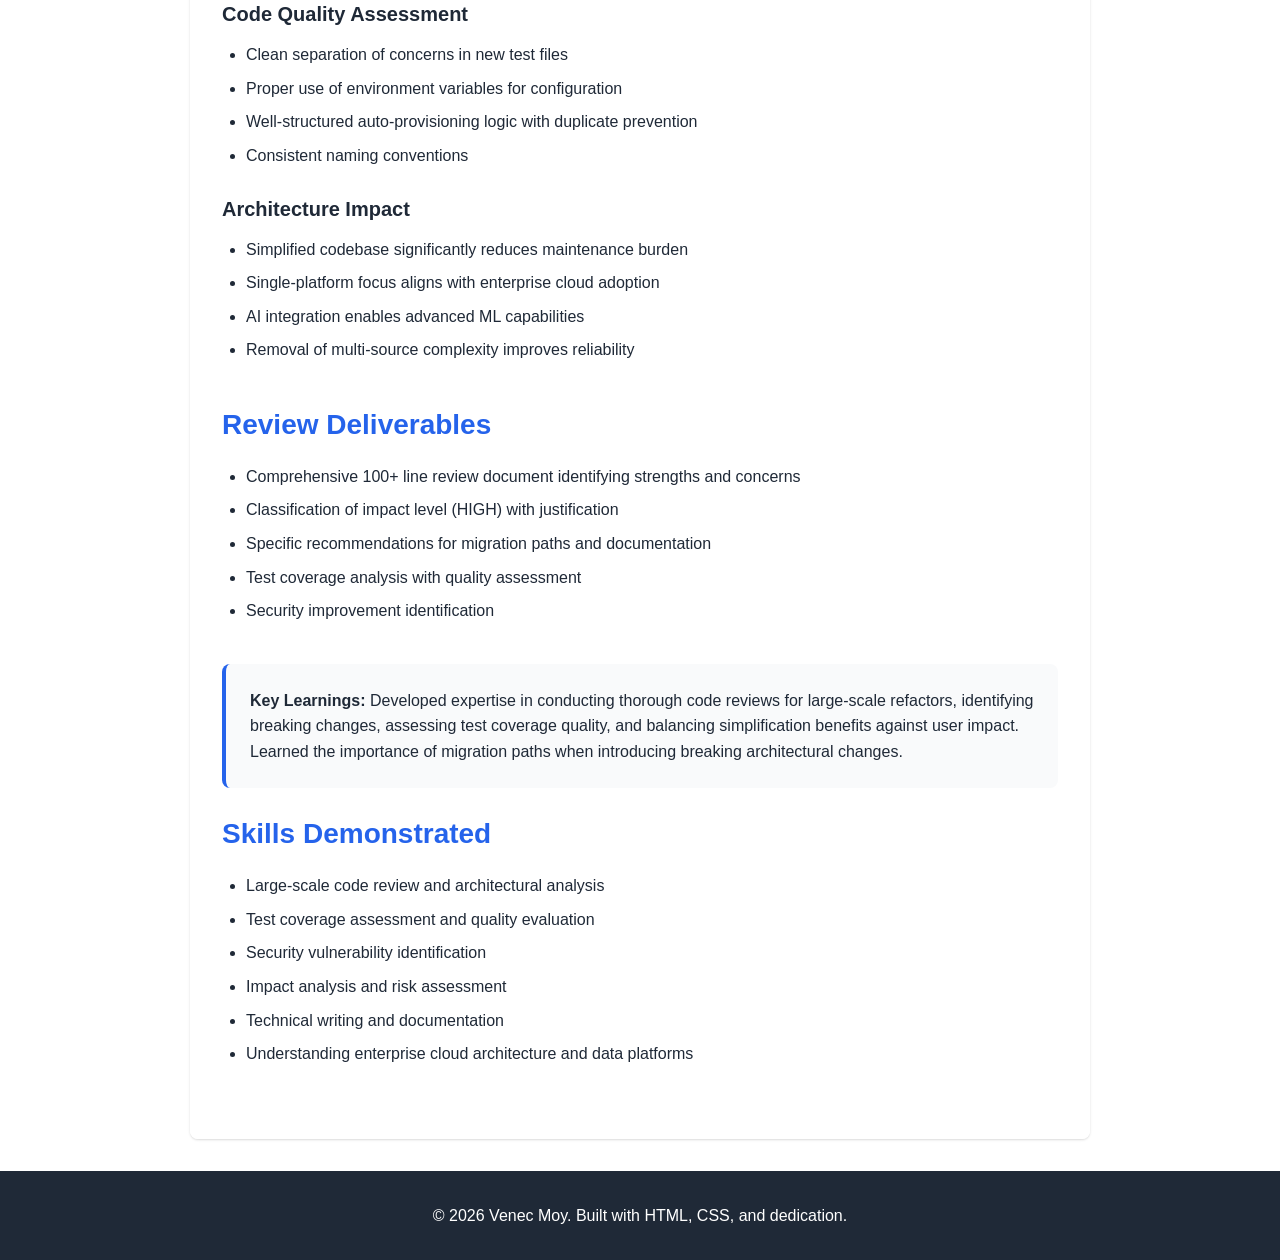
==== commit fb47fb8e: "Unify project structure and add animated backdrop to detail pages - Change Spotify to compact card w" ====
--- a/projects/data-formulator-review.html
+++ b/projects/data-formulator-review.html
@@ -9,7 +9,11 @@
         .project-detail {
             max-width: 900px;
             margin: 2rem auto;
-            padding: 0 2rem;
+            padding: 2rem;
+            background: rgba(255, 255, 255, 0.85);
+            backdrop-filter: blur(10px);
+            border-radius: 0.5rem;
+            box-shadow: var(--card-shadow);
         }
         .back-link {
             display: inline-block;
@@ -115,6 +119,8 @@
     </style>
 </head>
 <body>
+    <div class="wave-backdrop"></div>
+
     <nav class="navbar">
         <div class="container">
             <h1 class="logo">Venec Moy</h1>
--- a/styles.css
+++ b/styles.css
@@ -19,6 +19,59 @@
     font-family: -apple-system, BlinkMacSystemFont, 'Segoe UI', Roboto, 'Helvetica Neue', Arial, sans-serif;
     line-height: 1.6;
     color: var(--text-color);
+    position: relative;
+    overflow-x: hidden;
+}
+
+/* Animated Wave Backdrop */
+.wave-backdrop {
+    position: fixed;
+    top: 0;
+    left: 0;
+    width: 100%;
+    height: 100%;
+    z-index: -1;
+    background: linear-gradient(135deg, #667eea 0%, #764ba2 25%, #f093fb 50%, #4facfe 75%, #00f2fe 100%);
+    background-size: 400% 400%;
+    animation: gradientShift 15s ease infinite;
+}
+
+.wave-backdrop::before,
+.wave-backdrop::after {
+    content: '';
+    position: absolute;
+    width: 200%;
+    height: 200%;
+    top: -50%;
+    left: -50%;
+    background: radial-gradient(circle, rgba(255, 255, 255, 0.1) 0%, transparent 50%);
+    animation: wave 20s linear infinite;
+}
+
+.wave-backdrop::after {
+    animation: wave 25s linear infinite reverse;
+    background: radial-gradient(circle, rgba(255, 255, 255, 0.05) 0%, transparent 60%);
+}
+
+@keyframes gradientShift {
+    0% {
+        background-position: 0% 50%;
+    }
+    50% {
+        background-position: 100% 50%;
+    }
+    100% {
+        background-position: 0% 50%;
+    }
+}
+
+@keyframes wave {
+    0% {
+        transform: rotate(0deg) translate(-10%, -10%);
+    }
+    100% {
+        transform: rotate(360deg) translate(-10%, -10%);
+    }
 }
 
 .container {
@@ -29,7 +82,8 @@
 
 /* Navbar */
 .navbar {
-    background: white;
+    background: rgba(255, 255, 255, 0.9);
+    backdrop-filter: blur(10px);
     box-shadow: var(--card-shadow);
     position: sticky;
     top: 0;
@@ -94,6 +148,7 @@
 /* Sections */
 .section {
     padding: 4rem 0;
+    position: relative;
 }
 
 .section h2 {
@@ -104,7 +159,8 @@
 }
 
 .bg-light {
-    background-color: var(--bg-light);
+    background-color: rgba(249, 250, 251, 0.7);
+    backdrop-filter: blur(10px);
 }
 
 /* Timeline */
@@ -157,16 +213,39 @@
     color: var(--text-color);
 }
 
+/* Project Categories */
+.project-category-title {
+    font-size: 1.5rem;
+    color: var(--text-color);
+    margin-top: 5rem;
+    margin-bottom: 1.5rem;
+    padding-bottom: 0.5rem;
+    border-bottom: 2px solid var(--primary-color);
+    font-weight: 600;
+}
+
+.project-category-title:first-of-type {
+    margin-top: 2rem;
+}
+
 /* Projects Grid */
 .projects-grid {
+    display: flex;
+    flex-direction: column;
+    gap: 2rem;
+    margin-bottom: 2rem;
+}
+
+.projects-grid-compact {
     display: grid;
     grid-template-columns: repeat(auto-fit, minmax(300px, 1fr));
     gap: 2rem;
-    margin-top: 2rem;
+    margin-bottom: 2rem;
 }
 
 .project-card {
-    background: white;
+    background: rgba(255, 255, 255, 0.85);
+    backdrop-filter: blur(10px);
     border-radius: 0.5rem;
     padding: 1.5rem;
     box-shadow: var(--card-shadow);
@@ -178,11 +257,45 @@
     box-shadow: var(--card-shadow-hover);
 }
 
+.project-card-full {
+    background: rgba(255, 255, 255, 0.85);
+    backdrop-filter: blur(10px);
+    border-radius: 0.5rem;
+    padding: 2rem;
+    box-shadow: var(--card-shadow);
+    transition: box-shadow 0.3s;
+}
+
+.project-card-full:hover {
+    box-shadow: var(--card-shadow-hover);
+}
+
+.project-full-details {
+    margin-top: 1.5rem;
+    padding-top: 1.5rem;
+    border-top: 2px solid var(--border-color);
+}
+
 .project-header {
     display: flex;
     justify-content: space-between;
     align-items: flex-start;
     margin-bottom: 1rem;
+    gap: 1rem;
+}
+
+.project-title-with-logo {
+    display: flex;
+    align-items: center;
+    gap: 0.75rem;
+    flex: 1;
+}
+
+.project-logo {
+    width: 32px;
+    height: 32px;
+    object-fit: contain;
+    flex-shrink: 0;
 }
 
 .project-header h3 {
@@ -245,7 +358,8 @@
 }
 
 .skill-category {
-    background: white;
+    background: rgba(255, 255, 255, 0.85);
+    backdrop-filter: blur(10px);
     padding: 1.5rem;
     border-radius: 0.5rem;
     box-shadow: var(--card-shadow);
@@ -270,6 +384,170 @@
 
 .skill-category li:last-child {
     border-bottom: none;
+}
+
+/* Connect Section */
+.connect-section {
+    background-color: var(--bg-light);
+    padding: 4rem 0;
+    text-align: center;
+}
+
+.connect-intro {
+    color: var(--text-light);
+    font-size: 1.125rem;
+    margin-bottom: 2rem;
+}
+
+.social-links {
+    display: flex;
+    justify-content: center;
+    gap: 2rem;
+    flex-wrap: wrap;
+}
+
+.social-link {
+    display: flex;
+    align-items: center;
+    gap: 0.75rem;
+    background: rgba(255, 255, 255, 0.85);
+    backdrop-filter: blur(10px);
+    padding: 1rem 2rem;
+    border-radius: 0.5rem;
+    text-decoration: none;
+    color: var(--text-color);
+    font-weight: 600;
+    font-size: 1.125rem;
+    box-shadow: var(--card-shadow);
+    transition: all 0.3s ease;
+}
+
+.social-link:hover {
+    transform: translateY(-4px);
+    box-shadow: var(--card-shadow-hover);
+    color: var(--primary-color);
+}
+
+.social-icon {
+    width: 20px;
+    height: 20px;
+    transition: transform 0.3s ease;
+}
+
+.social-link:hover .social-icon {
+    transform: scale(1.1);
+}
+
+
+.detail-section {
+    margin-bottom: 2rem;
+}
+
+.detail-section h4 {
+    font-size: 1.25rem;
+    color: var(--primary-color);
+    margin-bottom: 0.75rem;
+}
+
+.detail-section h5 {
+    font-size: 1rem;
+    color: var(--text-color);
+    margin-top: 1rem;
+    margin-bottom: 0.5rem;
+    font-weight: 600;
+}
+
+.detail-section p {
+    color: var(--text-light);
+    margin-bottom: 1rem;
+    line-height: 1.6;
+}
+
+.detail-section ul {
+    margin-left: 1.5rem;
+    margin-bottom: 1rem;
+}
+
+.detail-section li {
+    color: var(--text-color);
+    margin-bottom: 0.5rem;
+    line-height: 1.6;
+}
+
+.detail-section ol {
+    margin-left: 1.5rem;
+    margin-bottom: 1rem;
+}
+
+.detail-section code {
+    background-color: #1e293b;
+    color: #e2e8f0;
+    padding: 0.125rem 0.375rem;
+    border-radius: 0.25rem;
+    font-family: 'Courier New', monospace;
+    font-size: 0.875rem;
+}
+
+.detail-section a {
+    color: var(--primary-color);
+    text-decoration: none;
+}
+
+.detail-section a:hover {
+    text-decoration: underline;
+}
+
+.highlight-note {
+    background-color: #dbeafe;
+    border-left: 4px solid var(--primary-color);
+    padding: 1rem;
+    margin: 1rem 0;
+    border-radius: 0.25rem;
+}
+
+.code-snippet {
+    background-color: #1e293b;
+    color: #e2e8f0;
+    padding: 1rem;
+    border-radius: 0.25rem;
+    overflow-x: auto;
+    font-family: 'Courier New', monospace;
+    font-size: 0.875rem;
+    line-height: 1.5;
+    margin: 1rem 0;
+}
+
+.challenge-item {
+    background-color: var(--bg-light);
+    padding: 1rem;
+    border-radius: 0.25rem;
+    margin-bottom: 1rem;
+    color: var(--text-color);
+    line-height: 1.6;
+}
+
+.github-link-section {
+    margin-top: 1.5rem;
+    padding-top: 1.5rem;
+    border-top: 1px solid var(--border-color);
+    text-align: center;
+}
+
+.github-link-btn {
+    display: inline-flex;
+    align-items: center;
+    gap: 0.5rem;
+    background-color: #24292e;
+    color: white;
+    padding: 0.75rem 1.5rem;
+    border-radius: 0.25rem;
+    text-decoration: none;
+    font-weight: 600;
+    transition: background-color 0.3s;
+}
+
+.github-link-btn:hover {
+    background-color: #1b1f23;
 }
 
 /* Footer */
@@ -278,7 +556,6 @@
     color: white;
     text-align: center;
     padding: 2rem 0;
-    margin-top: 4rem;
 }
 
 /* Responsive */
